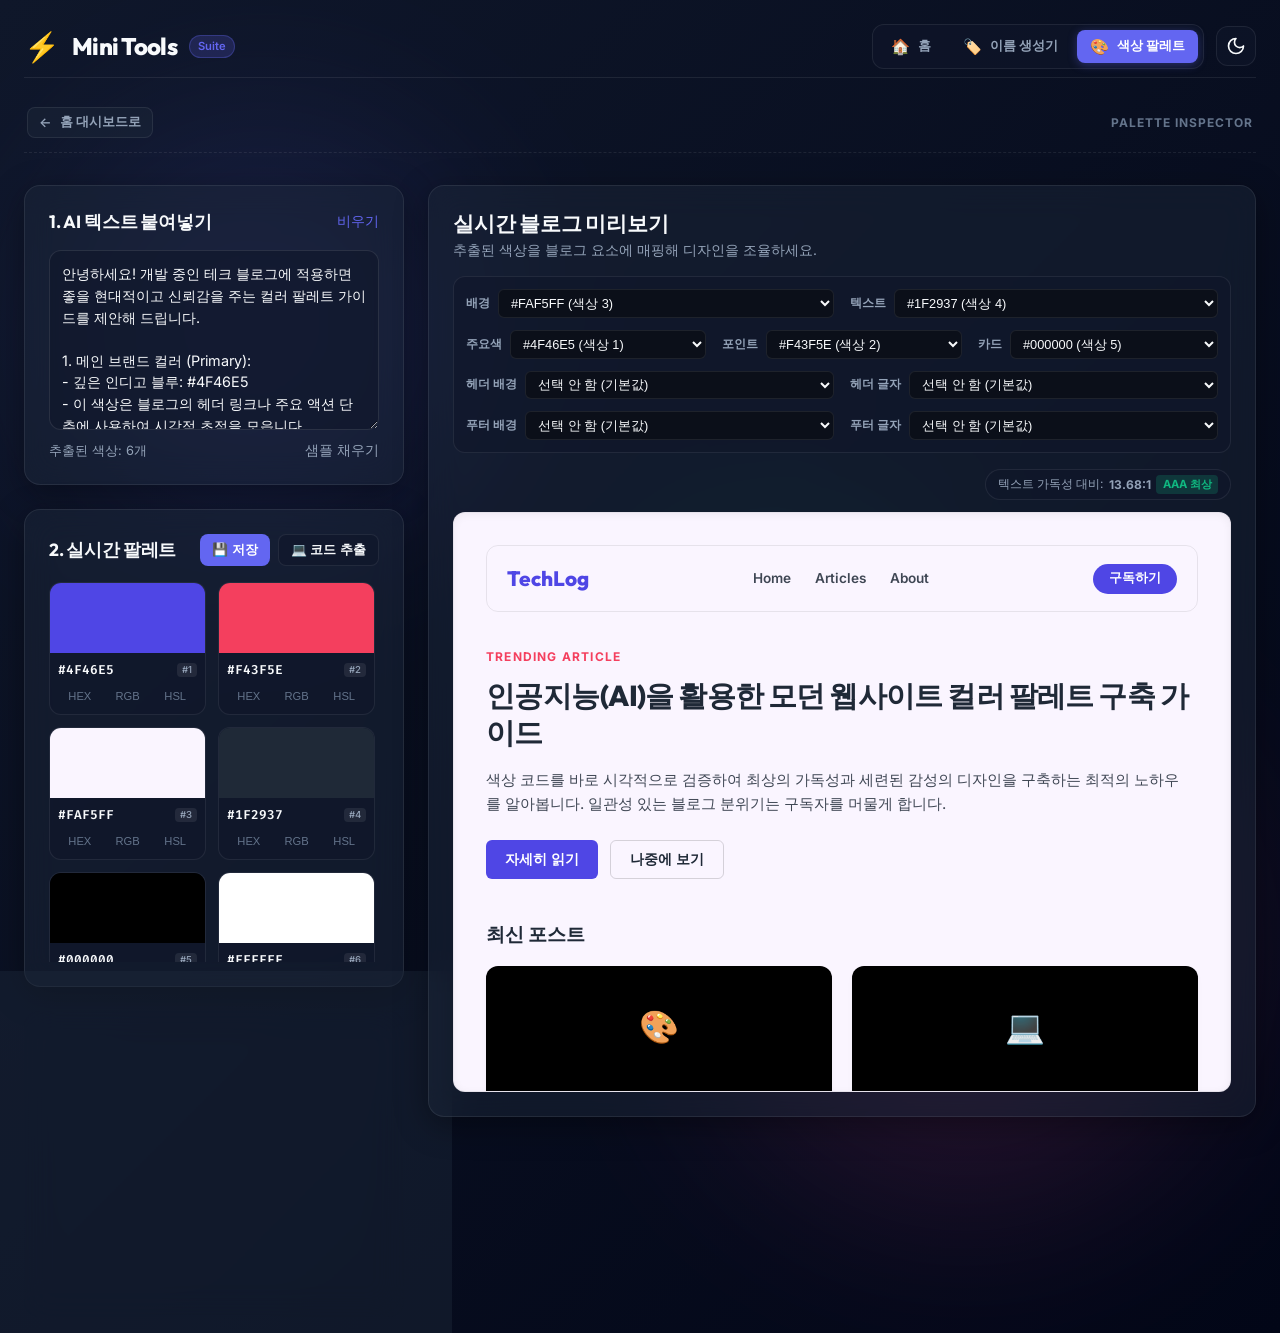
==== color-palette.html @ ef0d670f "refactor: modularize codebase by splitting app.js into dedicated tool-specific files and adding CSS " ====
<!DOCTYPE html>
<html lang="ko">

<head>
  <meta charset="UTF-8">
  <meta name="viewport" content="width=device-width, initial-scale=1.0">
  <title>색상 팔레트 (Palette Inspector) - Mini Tools</title>
  <meta name="description" content="AI가 추천해준 색상 코드를 텍스트 상태로 바로 붙여넣어 실시간으로 블로그 UI 디자인에 시각화해보고 관리하는 프리미엄 컬러 팔레트 툴입니다.">
  <!-- Google Fonts -->
  <link rel="preconnect" href="https://fonts.googleapis.com">
  <link rel="preconnect" href="https://fonts.gstatic.com" crossorigin>
  <link
    href="https://fonts.googleapis.com/css2?family=Inter:wght@300;400;500;600;700&family=Outfit:wght@400;600;700;800&family=Fira+Code:wght@400;500&display=swap"
    rel="stylesheet">
  <!-- Stylesheets -->
  <link rel="stylesheet" href="common.css">
  <link rel="stylesheet" href="color-palette.css">
</head>

<body class="dark-theme">
  <!-- 배경 애니메이션 효과용 데코레이션 블롭 -->
  <div class="blob blob-1"></div>
  <div class="blob blob-2"></div>
  <div class="blob blob-3"></div>

  <div class="app-layout">
    <!-- Header -->
    <header class="app-header">
      <a href="index.html" class="logo-area" id="logo-link" title="Mini Tools 홈으로 이동">
        <span class="logo-icon">⚡</span>
        <h1>Mini Tools</h1>
        <span class="badge">Suite</span>
      </a>
      <div class="header-actions">
        <nav class="main-nav" id="main-nav" aria-label="메인 네비게이션">
          <a href="index.html" class="nav-item" id="nav-home">
            <span class="nav-icon">🏠</span>
            <span class="nav-label">홈</span>
          </a>
          <a href="name-generator.html" class="nav-item" id="nav-name-generator">
            <span class="nav-icon">🏷️</span>
            <span class="nav-label">이름 생성기</span>
          </a>
          <a href="color-palette.html" class="nav-item active" id="nav-color-palette">
            <span class="nav-icon">🎨</span>
            <span class="nav-label">색상 팔레트</span>
          </a>
        </nav>
        <button id="theme-toggle-btn" class="icon-btn" title="테마 변경 (다크/라이트)" aria-label="테마 변경">
          <svg class="sun-icon" xmlns="http://www.w3.org/2000/svg" width="20" height="20" viewBox="0 0 24 24"
            fill="none" stroke="currentColor" stroke-width="2" stroke-linecap="round" stroke-linejoin="round">
            <circle cx="12" cy="12" r="4" />
            <path d="M12 2v2" />
            <path d="M12 20v2" />
            <path d="m4.93 4.93 1.41 1.41" />
            <path d="m17.66 17.66 1.41 1.41" />
            <path d="M2 12h2" />
            <path d="M20 12h2" />
            <path d="m6.34 17.66-1.41 1.41" />
            <path d="m19.07 4.93-1.41 1.41" />
          </svg>
          <svg class="moon-icon" xmlns="http://www.w3.org/2000/svg" width="20" height="20" viewBox="0 0 24 24"
            fill="none" stroke="currentColor" stroke-width="2" stroke-linecap="round" stroke-linejoin="round">
            <path d="M12 3a6 6 0 0 0 9 9 9 9 0 1 1-9-9Z" />
          </svg>
        </button>
      </div>
    </header>

    <!-- Sub Navigation Bar -->
    <div class="view-sub-bar">
      <a href="index.html" class="back-link">
        <span>←</span>
        <span>홈 대시보드로</span>
      </a>
      <span class="view-tag">Palette Inspector</span>
    </div>

    <!-- Main Palette Inspector Container -->
    <main class="app-main" id="palette-tool-panel">
      <!-- Left Sidebar: Inputs & Palettes -->
      <aside class="sidebar-area">
        <!-- 1. Text Import Panel -->
        <section class="glass-panel text-import-section">
          <div class="panel-header">
            <h2>1. AI 텍스트 붙여넣기</h2>
            <button id="clear-input-btn" class="text-btn">비우기</button>
          </div>
          <div class="panel-body">
            <textarea id="ai-text-input" placeholder="AI가 생성한 답변이나 컬러 스키마를 여기에 통째로 붙여넣으세요...

예:
메인 색상은 #4F46E5 로 정했습니다.
포인트 색상으로는 #F43F5E가 어울립니다.
배경은 rgb(250, 245, 255)로 깔고,
본문 텍스트는 #1F2937을 추천합니다.
카드는 #FFFFFF으로 해주세요."></textarea>
            <div class="input-info">
              <span id="detected-count">추출된 색상: 0개</span>
              <button id="load-sample-btn" class="text-btn secondary">샘플 채우기</button>
            </div>
          </div>
        </section>

        <!-- 2. Palette Display Panel -->
        <section class="glass-panel palette-section">
          <div class="panel-header">
            <h2>2. 실시간 팔레트</h2>
            <div class="btn-group">
              <button id="save-palette-btn" class="action-btn sm primary" disabled>
                <span>💾 저장</span>
              </button>
              <button id="export-code-btn" class="action-btn sm" disabled>
                <span>💻 코드 추출</span>
              </button>
            </div>
          </div>
          <div class="panel-body">
            <div id="no-colors-msg" class="placeholder-msg">
              <p>텍스트를 입력하면 자동으로 색상이 추출됩니다.</p>
            </div>
            <div id="palette-grid" class="palette-grid" style="display: none;"></div>
          </div>
        </section>

        <!-- 3. Saved Palettes Library -->
        <section class="glass-panel saved-library-section">
          <div class="panel-header">
            <h2>3. 내 저장소</h2>
          </div>
          <div class="panel-body">
            <div class="storage-info-box">
              <span class="info-icon">ℹ️</span>
              <p>데이터는 브라우저의 <strong>로컬 스토리지</strong>에 저장되므로, 브라우저 캐시 삭제 시 유실될 수 있습니다. 중요한 색상은 코드 추출로 보관하세요.</p>
            </div>
            <div id="no-saved-msg" class="placeholder-msg">
              <p>저장된 팔레트가 없습니다.</p>
            </div>
            <div id="saved-palettes-list" class="saved-palettes-list"></div>
          </div>
        </section>
      </aside>

      <!-- Right Content: Live Blog Preview & Control -->
      <section class="preview-area">
        <div class="glass-panel preview-wrapper-panel">
          <div class="panel-header preview-header">
            <div class="title-meta">
              <h2>실시간 블로그 미리보기</h2>
              <p>추출된 색상을 블로그 요소에 매핑해 디자인을 조율하세요.</p>
            </div>
            <!-- Mapping Controls -->
            <div class="mapping-toolbar">
              <div class="map-row">
                <div class="map-item">
                  <label for="map-bg">배경</label>
                  <select id="map-bg" class="map-select">
                    <option value="">기본값</option>
                  </select>
                </div>
                <div class="map-item">
                  <label for="map-text">텍스트</label>
                  <select id="map-text" class="map-select">
                    <option value="">기본값</option>
                  </select>
                </div>
              </div>
              <div class="map-row">
                <div class="map-item">
                  <label for="map-primary">주요색</label>
                  <select id="map-primary" class="map-select">
                    <option value="">기본값</option>
                  </select>
                </div>
                <div class="map-item">
                  <label for="map-accent">포인트</label>
                  <select id="map-accent" class="map-select">
                    <option value="">기본값</option>
                  </select>
                </div>
                <div class="map-item">
                  <label for="map-card">카드</label>
                  <select id="map-card" class="map-select">
                    <option value="">기본값</option>
                  </select>
                </div>
              </div>
              <div class="map-row">
                <div class="map-item">
                  <label for="map-nav-bg">헤더 배경</label>
                  <select id="map-nav-bg" class="map-select">
                    <option value="">기본값</option>
                  </select>
                </div>
                <div class="map-item">
                  <label for="map-nav-text">헤더 글자</label>
                  <select id="map-nav-text" class="map-select">
                    <option value="">기본값</option>
                  </select>
                </div>
              </div>
              <div class="map-row">
                <div class="map-item">
                  <label for="map-foot-bg">푸터 배경</label>
                  <select id="map-foot-bg" class="map-select">
                    <option value="">기본값</option>
                  </select>
                </div>
                <div class="map-item">
                  <label for="map-foot-text">푸터 글자</label>
                  <select id="map-foot-text" class="map-select">
                    <option value="">기본값</option>
                  </select>
                </div>
              </div>
            </div>
          </div>

          <div class="panel-body canvas-body">
            <!-- 가독성 가이드라인 스택 -->
            <div class="contrast-badge-bar">
              <span class="contrast-indicator" id="contrast-ratio-badge"
                title="배경색과 본문 텍스트 색상의 대비율입니다. WCAG 2.1 기준 4.5:1 이상(AA 등급)을 권장합니다.">
                텍스트 가독성 대비: <strong id="contrast-val">--</strong> <span id="contrast-status"></span>
              </span>
            </div>

            <!-- Blog Live Preview Container -->
            <div id="blog-preview-container" class="blog-preview-canvas">
              <!-- 블로그 헤더 -->
              <nav class="blog-nav">
                <div class="blog-logo">TechLog</div>
                <div class="blog-links">
                  <span>Home</span>
                  <span>Articles</span>
                  <span>About</span>
                </div>
                <button class="blog-btn-cta">구독하기</button>
              </nav>

              <!-- 블로그 히어로 섹션 -->
              <header class="blog-hero">
                <span class="hero-category">TRENDING ARTICLE</span>
                <h2 class="hero-title">인공지능(AI)을 활용한 모던 웹사이트 컬러 팔레트 구축 가이드</h2>
                <p class="hero-desc">색상 코드를 바로 시각적으로 검증하여 최상의 가독성과 세련된 감성의 디자인을 구축하는 최적의 노하우를 알아봅니다. 일관성 있는 블로그 분위기는 구독자를 머물게 합니다.</p>
                <div class="hero-actions">
                  <button class="blog-btn-primary">자세히 읽기</button>
                  <button class="blog-btn-secondary">나중에 보기</button>
                </div>
              </header>

              <!-- 포스트 카드 그리드 -->
              <section class="blog-posts-section">
                <h3>최신 포스트</h3>
                <div class="blog-posts-grid">
                  <div class="blog-card">
                    <div class="card-image-placeholder">🎨</div>
                    <div class="card-content">
                      <span class="card-tag">디자인</span>
                      <h4>색이 주는 감성과 사용자 경험</h4>
                      <p>우리가 모르는 사이 특정 색깔은 브랜드의 신뢰도를 결정합니다. 효과적인 배색 가이드.</p>
                      <div class="card-footer">2026.06.21 · 5 min read</div>
                    </div>
                  </div>
                  <div class="blog-card">
                    <div class="card-image-placeholder">💻</div>
                    <div class="card-content">
                      <span class="card-tag">개발</span>
                      <h4>2026년 프론트엔드 스타일 트렌드</h4>
                      <p>글래스모피즘과 유려한 인터랙티브 그래픽이 적용된 세련된 UI의 표준 양식을 다룹니다.</p>
                      <div class="card-footer">2026.06.20 · 8 min read</div>
                    </div>
                  </div>
                </div>
              </section>

              <!-- 블로그 뉴스레터 구독 섹션 -->
              <section class="blog-newsletter">
                <h4>최신 트렌드를 메일함으로 받아보세요</h4>
                <p>매주 엄선된 기술 및 디자인 아티클을 보내드립니다.</p>
                <div class="newsletter-form">
                  <input type="email" placeholder="이메일 주소를 입력하세요" class="blog-input" readonly>
                  <button class="blog-btn-primary">구독</button>
                </div>
              </section>

              <!-- 푸터 -->
              <footer class="blog-footer">
                <p>© 2026 TechLog. All rights reserved.</p>
              </footer>
            </div>
          </div>
        </div>
      </section>
    </main>
  </div>

  <!-- Export Code Modal -->
  <div id="export-modal" class="modal-overlay" style="display: none;">
    <div class="modal-content glass">
      <div class="modal-header">
        <h3>🎨 코드 내보내기 (Export)</h3>
        <button id="close-modal-btn" class="icon-btn">&times;</button>
      </div>
      <div class="modal-body">
        <div class="tabs">
          <button class="tab-btn active" data-tab="css-vars">CSS Variables</button>
          <button class="tab-btn" data-tab="tailwind">Tailwind Config</button>
          <button class="tab-btn" data-tab="json">JSON</button>
        </div>
        <div class="tab-panes">
          <div class="tab-pane active" id="pane-css-vars">
            <pre><code id="code-css-vars"></code></pre>
          </div>
          <div class="tab-pane" id="pane-tailwind">
            <pre><code id="code-tailwind"></code></pre>
          </div>
          <div class="tab-pane" id="pane-json">
            <pre><code id="code-json"></code></pre>
          </div>
        </div>
      </div>
      <div class="modal-footer">
        <button id="copy-code-btn" class="action-btn primary">코드 복사</button>
      </div>
    </div>
  </div>

  <!-- Toast Notification Container -->
  <div id="toast-container" class="toast-container"></div>

  <!-- Scripts -->
  <script src="common.js"></script>
  <script src="color-palette.js"></script>
</body>

</html>
---- common.css ----
/* Base Styles & CSS Variables */
:root {
  /* Dark Mode Variables (Default) */
  --bg-color: #0b0f19;
  --bg-gradient-1: #0f172a;
  --bg-gradient-2: #020617;
  --panel-bg: rgba(30, 41, 59, 0.45);
  --panel-border: rgba(255, 255, 255, 0.08);
  --text-primary: #f8fafc;
  --text-secondary: #94a3b8;
  --text-muted: #64748b;
  --accent-color: #6366f1;
  --accent-hover: #4f46e5;
  --success-color: #10b981;
  --card-bg-internal: rgba(15, 23, 42, 0.6);
  --input-bg: rgba(15, 23, 42, 0.6);
  --input-border: rgba(255, 255, 255, 0.1);
  --shadow: 0 8px 32px 0 rgba(0, 0, 0, 0.37);
  --radius-lg: 16px;
  --radius-md: 12px;
  --radius-sm: 8px;
  --font-sans: 'Inter', -apple-system, BlinkMacSystemFont, "Segoe UI", Roboto, sans-serif;
  --font-title: 'Outfit', var(--font-sans);
  --font-mono: 'Fira Code', monospace;
}

.light-theme {
  /* Light Mode Variables */
  --bg-color: #f8fafc;
  --bg-gradient-1: #f1f5f9;
  --bg-gradient-2: #e2e8f0;
  --panel-bg: rgba(255, 255, 255, 0.7);
  --panel-border: rgba(0, 0, 0, 0.06);
  --text-primary: #0f172a;
  --text-secondary: #475569;
  --text-muted: #94a3b8;
  --accent-color: #4f46e5;
  --accent-hover: #4338ca;
  --success-color: #059669;
  --card-bg-internal: rgba(255, 255, 255, 0.8);
  --input-bg: rgba(255, 255, 255, 0.9);
  --input-border: rgba(0, 0, 0, 0.08);
  --shadow: 0 8px 32px 0 rgba(31, 38, 135, 0.05);
}

/* Reset */
* {
  margin: 0;
  padding: 0;
  box-sizing: border-box;
}

body {
  font-family: var(--font-sans);
  background-color: var(--bg-color);
  background-image: linear-gradient(135deg, var(--bg-gradient-1) 0%, var(--bg-gradient-2) 100%);
  color: var(--text-primary);
  min-height: 100vh;
  overflow-x: hidden;
  position: relative;
  transition: background-color 0.3s ease, color 0.3s ease;
}

/* Decorative Background Blobs */
.blob {
  position: absolute;
  border-radius: 50%;
  filter: blur(100px);
  opacity: 0.15;
  z-index: -1;
  pointer-events: none;
  animation: float 20s infinite alternate;
}

.blob-1 {
  top: 10%;
  left: 5%;
  width: 400px;
  height: 400px;
  background-color: #6366f1;
}

.blob-2 {
  bottom: 10%;
  right: 5%;
  width: 500px;
  height: 500px;
  background-color: #ec4899;
  animation-delay: -5s;
}

.blob-3 {
  top: 40%;
  left: 50%;
  width: 300px;
  height: 300px;
  background-color: #10b981;
  animation-delay: -10s;
}

@keyframes float {
  0% { transform: translate(0, 0) scale(1); }
  50% { transform: translate(50px, -50px) scale(1.1); }
  100% { transform: translate(-30px, 30px) scale(0.9); }
}

/* Glassmorphism Panel style */
.glass-panel {
  background: var(--panel-bg);
  backdrop-filter: blur(16px);
  -webkit-backdrop-filter: blur(16px);
  border: 1px solid var(--panel-border);
  border-radius: var(--radius-lg);
  box-shadow: var(--shadow);
  padding: 1.5rem;
  transition: border-color 0.3s ease, background-color 0.3s ease, box-shadow 0.3s ease;
}

/* App Layout */
.app-layout {
  display: flex;
  flex-direction: column;
  min-height: 100vh;
  max-width: 1600px;
  margin: 0 auto;
  padding: 1rem 1.5rem;
  gap: 1.5rem;
}

/* Header Styles */
.app-header {
  display: flex;
  justify-content: space-between;
  align-items: center;
  padding: 0.5rem 0;
  border-bottom: 1px solid var(--panel-border);
}

.logo-area {
  display: flex;
  align-items: center;
  gap: 0.75rem;
  text-decoration: none;
  color: inherit;
  transition: opacity 0.2s ease, transform 0.2s ease;
}

.logo-area:hover {
  opacity: 0.9;
  transform: translateY(-1px);
}

.logo-icon {
  font-size: 1.8rem;
  display: flex;
  align-items: center;
  justify-content: center;
}

.logo-area h1 {
  font-family: var(--font-title);
  font-size: 1.5rem;
  font-weight: 800;
  letter-spacing: -0.03em;
  color: var(--text-primary);
}

.badge {
  font-size: 0.7rem;
  font-weight: 600;
  background: rgba(99, 102, 241, 0.2);
  color: var(--accent-color);
  padding: 0.2rem 0.5rem;
  border-radius: 9999px;
  border: 1px solid rgba(99, 102, 241, 0.3);
}

/* Main Navigation Bar */
.main-nav {
  display: flex;
  align-items: center;
  gap: 0.35rem;
  background: var(--input-bg);
  padding: 0.3rem;
  border-radius: var(--radius-md);
  border: 1px solid var(--panel-border);
}

.nav-item {
  display: inline-flex;
  align-items: center;
  gap: 0.45rem;
  padding: 0.45rem 0.85rem;
  border-radius: var(--radius-sm);
  text-decoration: none;
  color: var(--text-secondary);
  font-size: 0.84rem;
  font-weight: 600;
  transition: all 0.2s cubic-bezier(0.16, 1, 0.3, 1);
  white-space: nowrap;
}

.nav-item:hover {
  color: var(--text-primary);
  background: rgba(255, 255, 255, 0.06);
}

.light-theme .nav-item:hover {
  background: rgba(0, 0, 0, 0.05);
}

.nav-item.active {
  color: #ffffff;
  background: var(--accent-color);
  box-shadow: 0 2px 10px rgba(99, 102, 241, 0.35);
}

.nav-icon {
  font-size: 0.95rem;
}

.header-actions {
  display: flex;
  align-items: center;
  gap: 0.75rem;
}

/* Buttons */
.icon-btn {
  background: var(--card-bg-internal);
  border: 1px solid var(--panel-border);
  color: var(--text-primary);
  width: 40px;
  height: 40px;
  border-radius: var(--radius-md);
  display: flex;
  align-items: center;
  justify-content: center;
  cursor: pointer;
  transition: all 0.2s ease;
}

.icon-btn:hover {
  transform: translateY(-2px);
  border-color: var(--accent-color);
  box-shadow: 0 4px 12px rgba(99, 102, 241, 0.15);
}

.sun-icon {
  display: none;
}

.light-theme .sun-icon {
  display: block;
}

.light-theme .moon-icon {
  display: none;
}

.text-btn {
  background: none;
  border: none;
  color: var(--accent-color);
  font-size: 0.85rem;
  font-weight: 500;
  cursor: pointer;
  transition: opacity 0.2s;
}

.text-btn:hover {
  opacity: 0.8;
  text-decoration: underline;
}

.text-btn.secondary {
  color: var(--text-secondary);
}

.btn-group {
  display: flex;
  gap: 0.5rem;
}

.action-btn {
  display: inline-flex;
  align-items: center;
  gap: 0.5rem;
  padding: 0.6rem 1rem;
  border-radius: var(--radius-sm);
  font-weight: 600;
  font-size: 0.85rem;
  cursor: pointer;
  transition: all 0.2s ease;
  border: 1px solid var(--panel-border);
  background: var(--card-bg-internal);
  color: var(--text-primary);
}

.action-btn:hover:not(:disabled) {
  transform: translateY(-1px);
  border-color: var(--accent-color);
}

.action-btn.primary {
  background: var(--accent-color);
  color: white;
  border: none;
}

.action-btn.primary:hover:not(:disabled) {
  background: var(--accent-hover);
  box-shadow: 0 4px 12px rgba(99, 102, 241, 0.3);
}

.action-btn:disabled {
  opacity: 0.4;
  cursor: not-allowed;
  transform: none !important;
  box-shadow: none !important;
}

.action-btn.sm {
  padding: 0.4rem 0.75rem;
  font-size: 0.8rem;
}

/* Sub Navigation Bar inside Tool Pages */
.view-sub-bar {
  display: flex;
  justify-content: space-between;
  align-items: center;
  padding: 0.3rem 0.2rem 0.9rem;
  margin-bottom: 0.5rem;
  border-bottom: 1px dashed var(--panel-border);
}

.back-link {
  display: inline-flex;
  align-items: center;
  gap: 0.45rem;
  text-decoration: none;
  color: var(--text-secondary);
  font-size: 0.82rem;
  font-weight: 600;
  padding: 0.35rem 0.7rem;
  border-radius: var(--radius-sm);
  background: var(--panel-bg);
  border: 1px solid var(--panel-border);
  transition: all 0.2s ease;
}

.back-link:hover {
  color: var(--accent-color);
  border-color: var(--accent-color);
  transform: translateX(-2px);
}

.view-tag {
  font-size: 0.75rem;
  font-weight: 700;
  letter-spacing: 0.08em;
  text-transform: uppercase;
  color: var(--text-muted);
}

/* Toast Notifications */
.toast-container {
  position: fixed;
  bottom: 2rem;
  right: 2rem;
  display: flex;
  flex-direction: column;
  gap: 0.75rem;
  z-index: 9999;
}

.toast {
  background: #0f172a;
  color: white;
  border-left: 4px solid var(--accent-color);
  box-shadow: 0 10px 15px -3px rgba(0, 0, 0, 0.3);
  padding: 0.75rem 1.25rem;
  border-radius: 6px;
  font-size: 0.85rem;
  font-weight: 500;
  display: flex;
  align-items: center;
  gap: 0.5rem;
  animation: toastSlideIn 0.3s cubic-bezier(0.16, 1, 0.3, 1), toastFadeOut 0.3s 2.7s forwards;
}

.toast.success {
  border-left-color: var(--success-color);
}

@keyframes toastSlideIn {
  from {
    transform: translateY(20px);
    opacity: 0;
  }
  to {
    transform: translateY(0);
    opacity: 1;
  }
}

@keyframes toastFadeOut {
  from { opacity: 1; }
  to { opacity: 0; }
}

/* Responsive Header */
@media (max-width: 820px) {
  .app-header {
    flex-wrap: wrap;
    gap: 0.75rem;
    padding-bottom: 0.75rem;
  }

  .header-actions {
    width: 100%;
    justify-content: space-between;
  }

  .main-nav {
    flex: 1;
    overflow-x: auto;
    scrollbar-width: none;
  }

  .main-nav::-webkit-scrollbar {
    display: none;
  }

  .nav-item {
    padding: 0.4rem 0.65rem;
    font-size: 0.78rem;
  }

  .app-layout {
    padding: 0.75rem 1rem;
    gap: 1rem;
  }
}
---- color-palette.css ----
/* App Main Container Layout */
.app-main {
  display: grid;
  grid-template-columns: 380px 1fr;
  gap: 1.5rem;
  align-items: start;
}

@media (max-width: 1024px) {
  .app-main {
    grid-template-columns: 1fr;
  }
}

/* Sidebar Sections */
.sidebar-area {
  display: flex;
  flex-direction: column;
  gap: 1.5rem;
}

.panel-header {
  display: flex;
  justify-content: space-between;
  align-items: center;
  margin-bottom: 1rem;
}

.panel-header h2 {
  font-family: var(--font-title);
  font-size: 1.1rem;
  font-weight: 700;
  letter-spacing: -0.01em;
}

/* Section: Text Import */
#ai-text-input {
  width: 100%;
  height: 180px;
  background: var(--input-bg);
  border: 1px solid var(--input-border);
  border-radius: var(--radius-md);
  color: var(--text-primary);
  padding: 0.75rem;
  font-family: var(--font-sans);
  font-size: 0.9rem;
  line-height: 1.5;
  resize: vertical;
  outline: none;
  transition: border-color 0.2s;
}

#ai-text-input:focus {
  border-color: var(--accent-color);
  box-shadow: 0 0 0 2px rgba(99, 102, 241, 0.15);
}

.input-info {
  display: flex;
  justify-content: space-between;
  align-items: center;
  margin-top: 0.5rem;
  font-size: 0.8rem;
  color: var(--text-secondary);
}

/* Placeholder State */
.placeholder-msg {
  display: flex;
  align-items: center;
  justify-content: center;
  height: 120px;
  color: var(--text-muted);
  font-size: 0.85rem;
  text-align: center;
  border: 2px dashed var(--panel-border);
  border-radius: var(--radius-md);
  padding: 1rem;
}

/* Section: Live Palette */
.palette-grid {
  display: grid;
  grid-template-columns: repeat(auto-fill, minmax(140px, 1fr));
  gap: 0.75rem;
  max-height: 380px;
  overflow-y: auto;
  padding-right: 4px;
}

/* Custom Scrollbar */
::-webkit-scrollbar {
  width: 6px;
  height: 6px;
}

::-webkit-scrollbar-track {
  background: transparent;
}

::-webkit-scrollbar-thumb {
  background: var(--panel-border);
  border-radius: 9999px;
}

::-webkit-scrollbar-thumb:hover {
  background: var(--text-muted);
}

/* Color Card design */
.color-card {
  background: var(--card-bg-internal);
  border: 1px solid var(--panel-border);
  border-radius: var(--radius-md);
  overflow: hidden;
  display: flex;
  flex-direction: column;
  transition: all 0.2s cubic-bezier(0.4, 0, 0.2, 1);
  position: relative;
}

.color-card:hover {
  transform: translateY(-4px);
  box-shadow: 0 8px 16px rgba(0, 0, 0, 0.25);
  border-color: rgba(99, 102, 241, 0.3);
}

.color-swatch {
  height: 70px;
  width: 100%;
  cursor: pointer;
  position: relative;
  display: flex;
  align-items: center;
  justify-content: center;
  font-weight: 700;
  text-shadow: 0 1px 4px rgba(0, 0, 0, 0.3);
}

.color-swatch::after {
  content: "클릭하여 복사";
  font-size: 0.65rem;
  color: white;
  background: rgba(0, 0, 0, 0.7);
  padding: 0.2rem 0.4rem;
  border-radius: 4px;
  opacity: 0;
  transform: scale(0.9);
  transition: all 0.2s ease;
  pointer-events: none;
}

.color-swatch:hover::after {
  opacity: 1;
  transform: scale(1);
}

.color-info {
  padding: 0.5rem;
  display: flex;
  flex-direction: column;
  gap: 0.25rem;
}

.color-code-row {
  display: flex;
  justify-content: space-between;
  align-items: center;
}

.color-hex {
  font-family: var(--font-mono);
  font-size: 0.8rem;
  font-weight: 600;
}

.color-type-badge {
  font-size: 0.6rem;
  background: var(--panel-border);
  padding: 0.1rem 0.3rem;
  border-radius: 4px;
  color: var(--text-secondary);
  font-weight: 500;
}

.color-controls {
  display: flex;
  gap: 0.25rem;
  margin-top: 0.25rem;
}

.color-card-btn {
  background: transparent;
  border: none;
  cursor: pointer;
  padding: 0.25rem;
  border-radius: 4px;
  color: var(--text-muted);
  flex: 1;
  display: inline-flex;
  justify-content: center;
  align-items: center;
  transition: background-color 0.2s, color 0.2s;
  font-size: 0.7rem;
}

.color-card-btn:hover {
  background: var(--panel-border);
  color: var(--text-primary);
}

.storage-info-box {
  display: flex;
  gap: 0.6rem;
  background: rgba(99, 102, 241, 0.08);
  border: 1px solid rgba(99, 102, 241, 0.15);
  border-radius: var(--radius-md);
  padding: 0.75rem 1rem;
  margin-bottom: 1rem;
  font-size: 0.78rem;
  line-height: 1.45;
  color: var(--text-secondary);
}

.light-theme .storage-info-box {
  background: rgba(79, 70, 229, 0.05);
  border-color: rgba(79, 70, 229, 0.12);
}

.storage-info-box .info-icon {
  font-size: 0.95rem;
  color: var(--accent-color);
  margin-top: 1px;
}

/* Saved Library Section */
.saved-palettes-list {
  display: flex;
  flex-direction: column;
  gap: 0.75rem;
  max-height: 250px;
  overflow-y: auto;
}

.saved-palette-item {
  background: var(--card-bg-internal);
  border: 1px solid var(--panel-border);
  border-radius: var(--radius-md);
  padding: 0.75rem;
  display: flex;
  justify-content: space-between;
  align-items: center;
  transition: all 0.2s;
}

.saved-palette-item:hover {
  border-color: rgba(99, 102, 241, 0.2);
}

.saved-meta {
  display: flex;
  flex-direction: column;
  gap: 0.25rem;
  flex: 1;
  min-width: 0;
}

.saved-name {
  font-size: 0.85rem;
  font-weight: 600;
  white-space: nowrap;
  overflow: hidden;
  text-overflow: ellipsis;
}

.saved-date {
  font-size: 0.7rem;
  color: var(--text-muted);
}

.saved-preview-colors {
  display: flex;
  height: 20px;
  border-radius: 4px;
  overflow: hidden;
  width: 80px;
  margin-right: 0.75rem;
  border: 1px solid rgba(0, 0, 0, 0.1);
}

.saved-swatch-dot {
  flex: 1;
  height: 100%;
}

.saved-actions {
  display: flex;
  gap: 0.25rem;
}

/* Section: Preview Area */
.preview-area {
  display: flex;
  flex-direction: column;
  height: 100%;
}

.preview-wrapper-panel {
  display: flex;
  flex-direction: column;
  min-height: calc(100vh - 120px);
}

.preview-header {
  flex-direction: column;
  align-items: flex-start;
  gap: 1rem;
}

.title-meta h2 {
  font-family: var(--font-title);
  font-size: 1.3rem;
  font-weight: 800;
}

.title-meta p {
  font-size: 0.85rem;
  color: var(--text-secondary);
  margin-top: 0.25rem;
}

/* Mapping Toolbar */
.mapping-toolbar {
  display: flex;
  flex-direction: column;
  gap: 0.75rem;
  width: 100%;
  background: var(--input-bg);
  padding: 0.75rem;
  border-radius: var(--radius-md);
  border: 1px solid var(--panel-border);
}

.map-row {
  display: flex;
  gap: 1rem;
  width: 100%;
}

.map-item {
  display: flex;
  align-items: center;
  gap: 0.5rem;
  flex: 1;
  min-width: 0;
}

.map-item label {
  font-size: 0.75rem;
  font-weight: 600;
  color: var(--text-secondary);
  white-space: nowrap;
}

.map-select {
  flex: 1;
  background: var(--bg-color);
  border: 1px solid var(--panel-border);
  color: var(--text-primary);
  border-radius: 6px;
  padding: 0.3rem 0.5rem;
  font-size: 0.8rem;
  outline: none;
  cursor: pointer;
  transition: all 0.2s;
  min-width: 0;
}

.map-select:focus {
  border-color: var(--accent-color);
}

@media (max-width: 600px) {
  .map-row {
    flex-direction: column;
    gap: 0.5rem;
  }
}

/* Live Preview Canvas */
.canvas-body {
  flex: 1;
  display: flex;
  flex-direction: column;
  position: relative;
  padding-top: 0;
}

.contrast-badge-bar {
  margin-bottom: 0.75rem;
  display: flex;
  justify-content: flex-end;
}

.contrast-indicator {
  font-size: 0.75rem;
  background: var(--input-bg);
  border: 1px solid var(--panel-border);
  padding: 0.35rem 0.75rem;
  border-radius: 9999px;
  display: inline-flex;
  align-items: center;
  gap: 0.35rem;
  color: var(--text-secondary);
}

.contrast-status-badge {
  font-size: 0.7rem;
  font-weight: 700;
  padding: 0.1rem 0.4rem;
  border-radius: 4px;
  text-transform: uppercase;
}

.contrast-pass {
  background: rgba(16, 185, 129, 0.2);
  color: var(--success-color);
}

.contrast-fail {
  background: rgba(239, 68, 68, 0.2);
  color: #ef4444;
}

/* 가상의 블로그 캔버스 프레임 */
.blog-preview-canvas {
  /* 기본 컬러 스타일 (CSS 상속용 변수) */
  --preview-bg: #FAF5FF;
  --preview-text: #1F2937;
  --preview-primary: #4F46E5;
  --preview-accent: #F43F5E;
  --preview-card-bg: #FFFFFF;
  --preview-nav-bg: transparent;
  --preview-nav-text: inherit;
  --preview-foot-bg: transparent;
  --preview-foot-text: inherit;

  flex: 1;
  background-color: var(--preview-bg);
  color: var(--preview-text);
  border-radius: var(--radius-md);
  padding: 2rem;
  overflow-y: auto;
  border: 1px solid rgba(0, 0, 0, 0.08);
  box-shadow: inset 0 2px 8px rgba(0, 0, 0, 0.05);
  font-size: 0.95rem;
  line-height: 1.6;
  max-height: 580px;
  transition: background-color 0.3s ease, color 0.3s ease;
}

/* Canvas 내부 블로그 컴포넌트 세부 디자인 */
.blog-nav {
  display: flex;
  justify-content: space-between;
  align-items: center;
  padding: 1rem 1.25rem;
  background-color: var(--preview-nav-bg);
  color: var(--preview-nav-text);
  border: 1px solid rgba(0, 0, 0, 0.08);
  border-radius: var(--radius-md);
  margin-bottom: 2rem;
  transition: background-color 0.3s ease, color 0.3s ease;
}

.blog-logo {
  font-family: var(--font-title);
  font-size: 1.3rem;
  font-weight: 800;
  color: var(--preview-nav-text, var(--preview-primary));
  transition: color 0.3s ease;
}

.blog-links {
  display: flex;
  gap: 1.5rem;
  font-size: 0.85rem;
  font-weight: 600;
  color: var(--preview-nav-text, inherit);
  opacity: 0.85;
  transition: color 0.3s ease;
}

.blog-links span {
  cursor: pointer;
  transition: color 0.2s;
}

.blog-links span:hover {
  color: var(--preview-primary);
}

.blog-btn-cta {
  background: var(--preview-primary);
  color: #ffffff;
  border: none;
  padding: 0.4rem 1rem;
  border-radius: 9999px;
  font-size: 0.8rem;
  font-weight: 600;
  cursor: pointer;
  transition: filter 0.2s;
}

.blog-btn-cta:hover {
  filter: brightness(1.1);
}

/* 블로그 히어로 */
.blog-hero {
  margin-bottom: 2.5rem;
}

.hero-category {
  font-size: 0.75rem;
  font-weight: 700;
  color: var(--preview-accent);
  letter-spacing: 0.1em;
}

.hero-title {
  font-family: var(--font-title);
  font-size: 1.8rem;
  font-weight: 800;
  margin-top: 0.5rem;
  margin-bottom: 1rem;
  line-height: 1.3;
  letter-spacing: -0.02em;
}

.hero-desc {
  font-size: 0.95rem;
  opacity: 0.85;
  margin-bottom: 1.5rem;
  max-width: 700px;
}

.hero-actions {
  display: flex;
  gap: 0.75rem;
}

.blog-btn-primary {
  background: var(--preview-primary);
  color: #ffffff;
  border: none;
  padding: 0.6rem 1.2rem;
  border-radius: 6px;
  font-weight: 600;
  font-size: 0.85rem;
  cursor: pointer;
}

.blog-btn-secondary {
  background: transparent;
  color: var(--preview-text);
  border: 1px solid rgba(0, 0, 0, 0.15);
  padding: 0.6rem 1.2rem;
  border-radius: 6px;
  font-weight: 600;
  font-size: 0.85rem;
  cursor: pointer;
  transition: background-color 0.2s;
}

.blog-btn-secondary:hover {
  background: rgba(0, 0, 0, 0.03);
}

/* 최신 포스트 그리드 */
.blog-posts-section {
  margin-bottom: 3rem;
}

.blog-posts-section h3 {
  font-family: var(--font-title);
  font-size: 1.2rem;
  font-weight: 700;
  margin-bottom: 1rem;
}

.blog-posts-grid {
  display: grid;
  grid-template-columns: repeat(auto-fit, minmax(280px, 1fr));
  gap: 1.25rem;
}

.blog-card {
  background-color: var(--preview-card-bg);
  border: 1px solid rgba(0, 0, 0, 0.06);
  border-radius: var(--radius-md);
  overflow: hidden;
  box-shadow: 0 4px 6px -1px rgba(0, 0, 0, 0.05);
  transition: transform 0.2s;
}

.blog-card:hover {
  transform: translateY(-2px);
}

.card-image-placeholder {
  height: 120px;
  background-image: linear-gradient(135deg, rgba(0, 0, 0, 0.02) 0%, rgba(0, 0, 0, 0.06) 100%);
  display: flex;
  align-items: center;
  justify-content: center;
  font-size: 2rem;
}

.card-content {
  padding: 1.25rem;
}

.card-tag {
  font-size: 0.7rem;
  font-weight: 700;
  color: var(--preview-accent);
  text-transform: uppercase;
}

.card-content h4 {
  font-family: var(--font-title);
  font-size: 1.05rem;
  font-weight: 700;
  margin-top: 0.25rem;
  margin-bottom: 0.5rem;
}

.card-content p {
  font-size: 0.85rem;
  opacity: 0.8;
  display: -webkit-box;
  -webkit-line-clamp: 2;
  line-clamp: 2;
  -webkit-box-orient: vertical;
  overflow: hidden;
}

.card-footer {
  margin-top: 1rem;
  font-size: 0.75rem;
  opacity: 0.6;
}

/* 뉴스레터 */
.blog-newsletter {
  background-color: var(--preview-card-bg);
  border: 1px solid rgba(0, 0, 0, 0.06);
  border-radius: var(--radius-md);
  padding: 2rem;
  text-align: center;
  box-shadow: 0 4px 6px -1px rgba(0, 0, 0, 0.05);
  margin-bottom: 2rem;
}

.blog-newsletter h4 {
  font-family: var(--font-title);
  font-size: 1.15rem;
  font-weight: 700;
  margin-bottom: 0.25rem;
}

.blog-newsletter p {
  font-size: 0.85rem;
  opacity: 0.75;
  margin-bottom: 1.25rem;
}

.newsletter-form {
  display: flex;
  gap: 0.5rem;
  max-width: 400px;
  margin: 0 auto;
}

.blog-input {
  flex: 1;
  padding: 0.5rem 0.75rem;
  border-radius: 6px;
  border: 1px solid rgba(0, 0, 0, 0.15);
  font-size: 0.85rem;
  outline: none;
  background: var(--preview-bg);
  color: var(--preview-text);
}

/* 푸터 */
.blog-footer {
  text-align: center;
  padding: 1.25rem;
  background-color: var(--preview-foot-bg);
  color: var(--preview-foot-text);
  border: 1px solid rgba(0, 0, 0, 0.06);
  border-radius: var(--radius-md);
  margin-top: 2rem;
  font-size: 0.75rem;
  opacity: 0.8;
  transition: background-color 0.3s ease, color 0.3s ease;
}

/* Modal Window styles */
.modal-overlay {
  position: fixed;
  top: 0;
  left: 0;
  right: 0;
  bottom: 0;
  background: rgba(2, 6, 23, 0.75);
  backdrop-filter: blur(8px);
  display: flex;
  align-items: center;
  justify-content: center;
  z-index: 1000;
  padding: 1rem;
}

.modal-content {
  width: 100%;
  max-width: 560px;
  background: var(--panel-bg);
  border: 1px solid var(--panel-border);
  border-radius: var(--radius-lg);
  display: flex;
  flex-direction: column;
  overflow: hidden;
  box-shadow: 0 20px 25px -5px rgba(0, 0, 0, 0.3);
  animation: modalShow 0.25s cubic-bezier(0.16, 1, 0.3, 1);
}

@keyframes modalShow {
  from {
    opacity: 0;
    transform: scale(0.95);
  }
  to {
    opacity: 1;
    transform: scale(1);
  }
}

.modal-header {
  padding: 1.25rem 1.5rem;
  display: flex;
  justify-content: space-between;
  align-items: center;
  border-bottom: 1px solid var(--panel-border);
}

.modal-header h3 {
  font-family: var(--font-title);
  font-size: 1.15rem;
  font-weight: 700;
}

.modal-body {
  padding: 1.5rem;
  display: flex;
  flex-direction: column;
  gap: 1rem;
}

/* Tab menu */
.tabs {
  display: flex;
  gap: 0.5rem;
  border-bottom: 1px solid var(--panel-border);
  padding-bottom: 0.5rem;
}

.tab-btn {
  background: transparent;
  border: none;
  color: var(--text-secondary);
  font-weight: 600;
  font-size: 0.85rem;
  padding: 0.5rem 0.75rem;
  cursor: pointer;
  border-radius: 6px;
  transition: all 0.2s;
}

.tab-btn:hover {
  color: var(--text-primary);
  background: var(--panel-border);
}

.tab-btn.active {
  color: white;
  background: var(--accent-color);
}

.tab-pane {
  display: none;
}

.tab-pane.active {
  display: block;
}

.tab-pane pre {
  background: rgba(15, 23, 42, 0.85);
  border: 1px solid var(--panel-border);
  padding: 1rem;
  border-radius: var(--radius-md);
  max-height: 250px;
  overflow-y: auto;
}

.tab-pane code {
  font-family: var(--font-mono);
  font-size: 0.8rem;
  color: #38bdf8;
  white-space: pre-wrap;
  word-break: break-all;
}

.modal-footer {
  padding: 1rem 1.5rem;
  background: rgba(15, 23, 42, 0.2);
  border-top: 1px solid var(--panel-border);
  display: flex;
  justify-content: flex-end;
}
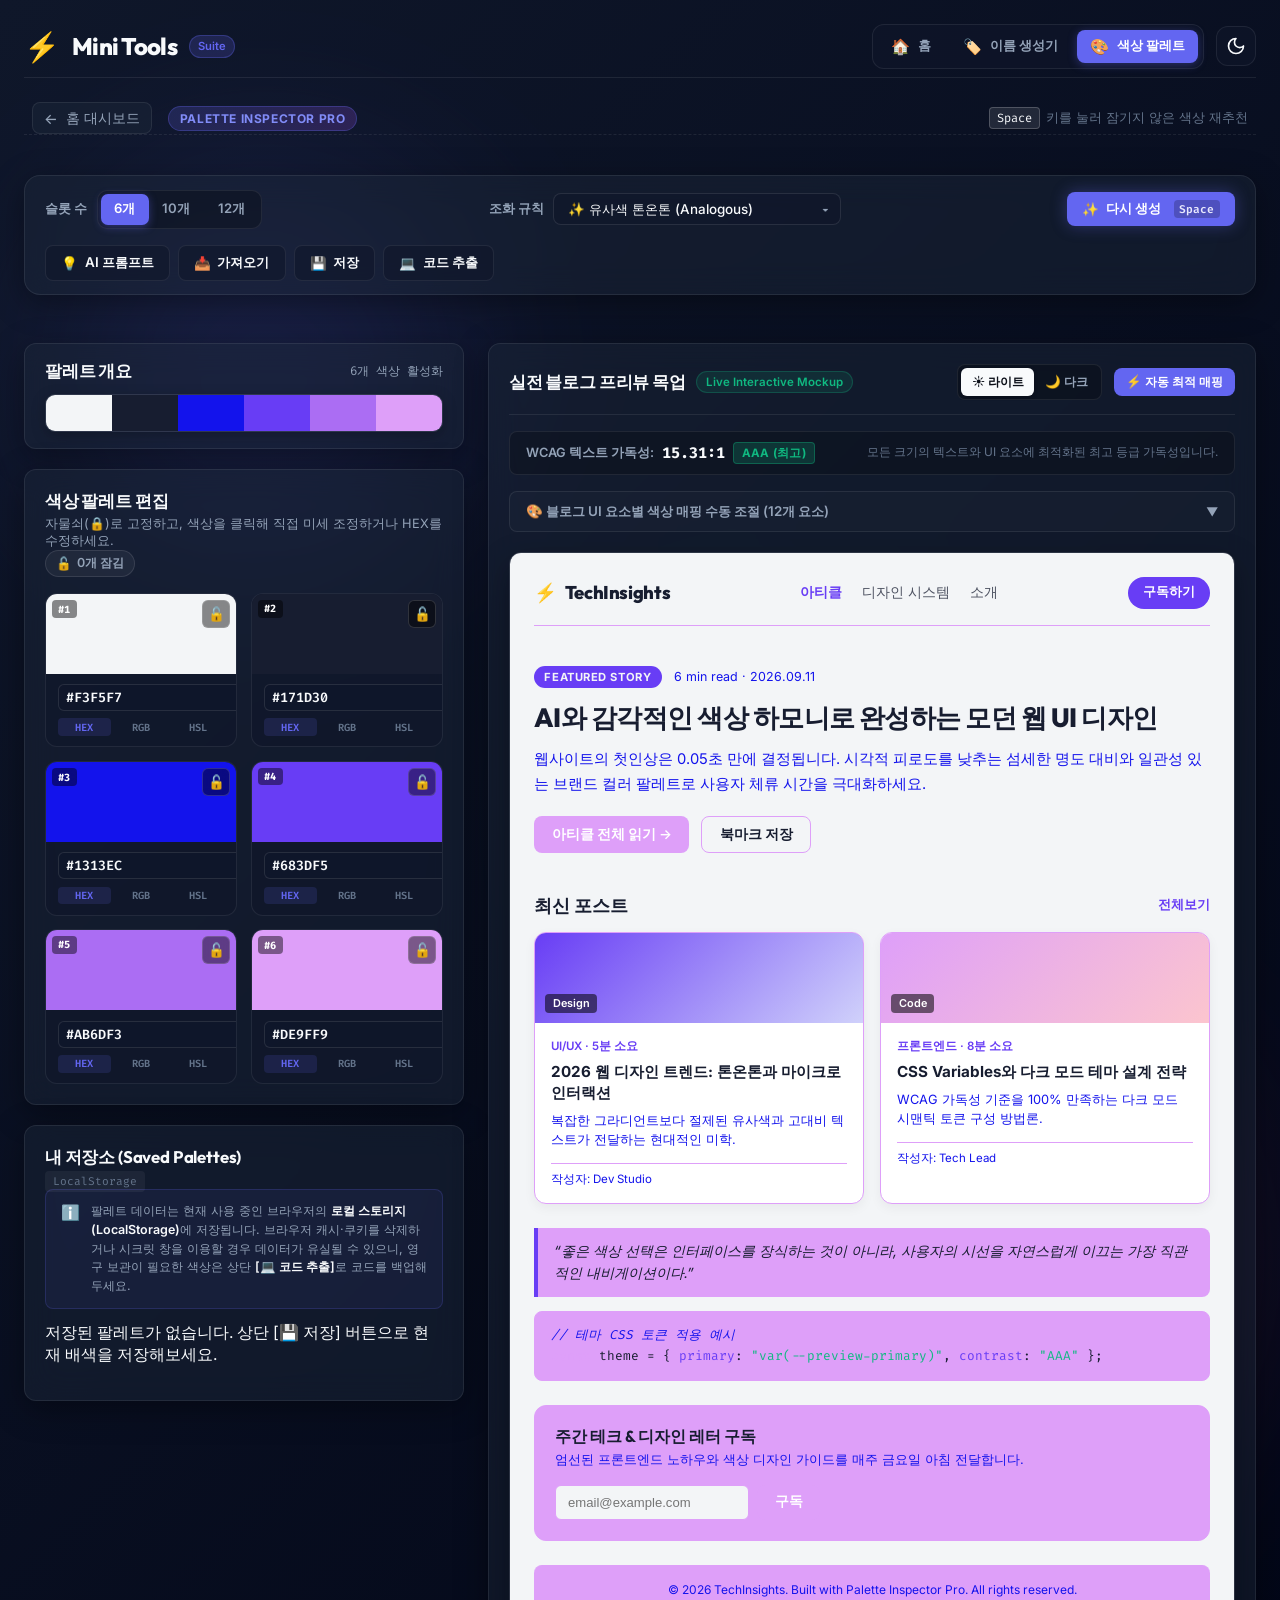
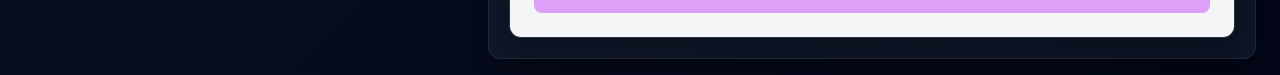
==== commit 63ad7583: "refactor: rename to Palette Inspector Pro and expand module functionality with significant codebase " ====
--- a/color-palette.html
+++ b/color-palette.html
@@ -5,12 +5,12 @@
   <meta charset="UTF-8">
   <meta name="viewport" content="width=device-width, initial-scale=1.0">
   <title>색상 팔레트 (Palette Inspector) - Mini Tools</title>
-  <meta name="description" content="AI가 추천해준 색상 코드를 텍스트 상태로 바로 붙여넣어 실시간으로 블로그 UI 디자인에 시각화해보고 관리하는 프리미엄 컬러 팔레트 툴입니다.">
+  <meta name="description" content="자체 색상 하모니 생성, 개별 잠금/편집, 동적 슬롯 확장(6/10/12개), 실전 블로그 UI 목업 검수 및 외부 AI 프롬프트 연동이 가능한 프리미엄 컬러 팔레트 인스펙터입니다.">
   <!-- Google Fonts -->
   <link rel="preconnect" href="https://fonts.googleapis.com">
   <link rel="preconnect" href="https://fonts.gstatic.com" crossorigin>
   <link
-    href="https://fonts.googleapis.com/css2?family=Inter:wght@300;400;500;600;700&family=Outfit:wght@400;600;700;800&family=Fira+Code:wght@400;500&display=swap"
+    href="https://fonts.googleapis.com/css2?family=Inter:wght@300;400;500;600;700;800&family=Outfit:wght@400;600;700;800&family=Fira+Code:wght@400;500;600&display=swap"
     rel="stylesheet">
   <!-- Stylesheets -->
   <link rel="stylesheet" href="common.css">
@@ -67,226 +67,331 @@
       </div>
     </header>
 
-    <!-- Sub Navigation Bar -->
+    <!-- Sub Navigation & Top Control Bar -->
     <div class="view-sub-bar">
-      <a href="index.html" class="back-link">
-        <span>←</span>
-        <span>홈 대시보드로</span>
-      </a>
-      <span class="view-tag">Palette Inspector</span>
+      <div class="sub-bar-left">
+        <a href="index.html" class="back-link">
+          <span>←</span>
+          <span>홈 대시보드</span>
+        </a>
+        <span class="view-tag">Palette Inspector Pro</span>
+      </div>
+      <div class="sub-bar-right">
+        <span class="keyboard-tip"><kbd>Space</kbd> 키를 눌러 잠기지 않은 색상 재추천</span>
+      </div>
     </div>
 
-    <!-- Main Palette Inspector Container -->
-    <main class="app-main" id="palette-tool-panel">
-      <!-- Left Sidebar: Inputs & Palettes -->
-      <aside class="sidebar-area">
-        <!-- 1. Text Import Panel -->
-        <section class="glass-panel text-import-section">
+    <!-- Master Control Toolbar -->
+    <div class="master-toolbar glass-panel">
+      <!-- 1. 슬롯 수 선택 세그먼트 -->
+      <div class="control-group">
+        <span class="control-label">슬롯 수</span>
+        <div class="slot-segmented-control" id="slot-controls">
+          <button type="button" class="segment-btn active" data-slots="6">6개</button>
+          <button type="button" class="segment-btn" data-slots="10">10개</button>
+          <button type="button" class="segment-btn" data-slots="12">12개</button>
+        </div>
+      </div>
+
+      <!-- 2. 색상 조화 알고리즘 룰 선택 -->
+      <div class="control-group">
+        <span class="control-label">조화 규칙</span>
+        <div class="select-wrapper">
+          <select id="harmony-rule-select" class="custom-select">
+            <option value="analogous" selected>✨ 유사색 톤온톤 (Analogous)</option>
+            <option value="complementary">⚡ 강렬한 보색 대비 (Complementary)</option>
+            <option value="pastel">🌸 파스텔 / 소프트 (Soft Pastel)</option>
+            <option value="dark_modern">🌌 딥 / 다크 모던 (Deep Modern)</option>
+            <option value="random">🎲 완전 랜덤 (Vibrant Random)</option>
+          </select>
+        </div>
+      </div>
+
+      <!-- 3. 새로 생성 버튼 -->
+      <div class="control-group action-group">
+        <button id="generate-palette-btn" class="action-btn primary highlight-pulse" title="단축키: 스페이스바 (Spacebar)">
+          <span class="btn-icon">✨</span>
+          <span>다시 생성</span>
+          <span class="btn-kbd">Space</span>
+        </button>
+      </div>
+
+      <!-- 4. AI & 도구 버튼 그룹 -->
+      <div class="control-group tool-buttons-group">
+        <button id="open-prompt-modal-btn" class="action-btn secondary" title="외부 AI에 사용할 프롬프트 템플릿 확인 및 복사">
+          <span class="btn-icon">💡</span>
+          <span>AI 프롬프트</span>
+        </button>
+        <button id="open-import-modal-btn" class="action-btn secondary" title="AI 답변 또는 텍스트에서 색상 추출하여 적용">
+          <span class="btn-icon">📥</span>
+          <span>가져오기</span>
+        </button>
+        <button id="save-palette-btn" class="action-btn secondary" title="현재 팔레트를 브라우저에 저장">
+          <span class="btn-icon">💾</span>
+          <span>저장</span>
+        </button>
+        <button id="export-code-btn" class="action-btn secondary" title="CSS 변수, Tailwind, JSON 코드로 내보내기">
+          <span class="btn-icon">💻</span>
+          <span>코드 추출</span>
+        </button>
+      </div>
+    </div>
+
+    <!-- Main Palette Inspector Layout (2 Columns) -->
+    <main class="app-main" id="palette-inspector-main">
+      <!-- Left Column: Palette Overview, Cards, & Storage -->
+      <section class="palette-management-area">
+        <!-- 팔레트 한눈에 보기 바 (Overview Strip) -->
+        <div class="glass-panel palette-strip-panel">
+          <div class="strip-header">
+            <span class="section-title">팔레트 개요</span>
+            <span class="strip-count" id="active-count-label">6개 색상 활성화</span>
+          </div>
+          <div class="palette-strip-bar" id="palette-strip-bar" title="클릭 시 색상 복사"></div>
+        </div>
+
+        <!-- 개별 색상 카드 그리드 (Editable & Lockable) -->
+        <div class="glass-panel palette-cards-panel">
           <div class="panel-header">
-            <h2>1. AI 텍스트 붙여넣기</h2>
-            <button id="clear-input-btn" class="text-btn">비우기</button>
+            <div>
+              <h2 class="section-title">색상 팔레트 편집</h2>
+              <p class="section-desc">자물쇠(🔒)로 고정하고, 색상을 클릭해 직접 미세 조정하거나 HEX를 수정하세요.</p>
+            </div>
+            <div class="lock-summary-badge" id="lock-summary">
+              <span class="lock-icon-sm">🔓</span>
+              <span id="lock-count-text">0개 잠김</span>
+            </div>
+          </div>
+          <div class="palette-grid" id="palette-grid">
+            <!-- JS 동적 렌더링 -->
+          </div>
+        </div>
+
+        <!-- 저장된 팔레트 라이브러리 (LocalStorage) -->
+        <div class="glass-panel saved-palettes-panel">
+          <div class="panel-header">
+            <h2 class="section-title">내 저장소 (Saved Palettes)</h2>
+            <span class="storage-tag">LocalStorage</span>
           </div>
           <div class="panel-body">
-            <textarea id="ai-text-input" placeholder="AI가 생성한 답변이나 컬러 스키마를 여기에 통째로 붙여넣으세요...
-
-예:
-메인 색상은 #4F46E5 로 정했습니다.
-포인트 색상으로는 #F43F5E가 어울립니다.
-배경은 rgb(250, 245, 255)로 깔고,
-본문 텍스트는 #1F2937을 추천합니다.
-카드는 #FFFFFF으로 해주세요."></textarea>
-            <div class="input-info">
-              <span id="detected-count">추출된 색상: 0개</span>
-              <button id="load-sample-btn" class="text-btn secondary">샘플 채우기</button>
-            </div>
-          </div>
-        </section>
-
-        <!-- 2. Palette Display Panel -->
-        <section class="glass-panel palette-section">
-          <div class="panel-header">
-            <h2>2. 실시간 팔레트</h2>
-            <div class="btn-group">
-              <button id="save-palette-btn" class="action-btn sm primary" disabled>
-                <span>💾 저장</span>
+            <!-- 브라우저 저장 안내 멘트 -->
+            <div class="storage-notice-box">
+              <span class="notice-icon">ℹ️</span>
+              <div class="notice-content">
+                <p>
+                  팔레트 데이터는 현재 사용 중인 브라우저의 <strong>로컬 스토리지(LocalStorage)</strong>에 저장됩니다.
+                  브라우저 캐시·쿠키를 삭제하거나 시크릿 창을 이용할 경우 데이터가 유실될 수 있으니, 영구 보관이 필요한 색상은 상단 <strong>[💻 코드 추출]</strong>로 코드를 백업해두세요.
+                </p>
+              </div>
+            </div>
+
+            <div id="no-saved-msg" class="placeholder-msg">
+              <p>저장된 팔레트가 없습니다. 상단 [💾 저장] 버튼으로 현재 배색을 저장해보세요.</p>
+            </div>
+            <div id="saved-palettes-list" class="saved-palettes-list"></div>
+          </div>
+        </div>
+      </section>
+
+      <!-- Right Column: Live Blog UI Mockup & Inspector -->
+      <section class="preview-inspector-area">
+        <div class="glass-panel preview-panel">
+          <!-- Preview Control Toolbar -->
+          <div class="preview-toolbar">
+            <div class="preview-title-area">
+              <h2 class="section-title">실전 블로그 프리뷰 목업</h2>
+              <span class="preview-badge">Live Interactive Mockup</span>
+            </div>
+
+            <div class="preview-actions">
+              <!-- 목업 라이트/다크 모드 스위치 -->
+              <div class="mockup-theme-switcher" id="mockup-theme-group">
+                <button type="button" class="mockup-mode-btn active" id="mockup-light-btn" data-mode="light" title="블로그 라이트 모드 프리뷰">
+                  ☀️ 라이트
+                </button>
+                <button type="button" class="mockup-mode-btn" id="mockup-dark-btn" data-mode="dark" title="블로그 다크 모드 프리뷰">
+                  🌙 다크
+                </button>
+              </div>
+
+              <!-- 가독성 자동 매핑 버튼 -->
+              <button id="auto-map-btn" class="action-btn sm primary" title="현재 팔레트의 명도를 분석하여 최적의 가독성으로 자동 배색합니다">
+                <span>⚡ 자동 최적 매핑</span>
               </button>
-              <button id="export-code-btn" class="action-btn sm" disabled>
-                <span>💻 코드 추출</span>
-              </button>
-            </div>
-          </div>
-          <div class="panel-body">
-            <div id="no-colors-msg" class="placeholder-msg">
-              <p>텍스트를 입력하면 자동으로 색상이 추출됩니다.</p>
-            </div>
-            <div id="palette-grid" class="palette-grid" style="display: none;"></div>
-          </div>
-        </section>
-
-        <!-- 3. Saved Palettes Library -->
-        <section class="glass-panel saved-library-section">
-          <div class="panel-header">
-            <h2>3. 내 저장소</h2>
-          </div>
-          <div class="panel-body">
-            <div class="storage-info-box">
-              <span class="info-icon">ℹ️</span>
-              <p>데이터는 브라우저의 <strong>로컬 스토리지</strong>에 저장되므로, 브라우저 캐시 삭제 시 유실될 수 있습니다. 중요한 색상은 코드 추출로 보관하세요.</p>
-            </div>
-            <div id="no-saved-msg" class="placeholder-msg">
-              <p>저장된 팔레트가 없습니다.</p>
-            </div>
-            <div id="saved-palettes-list" class="saved-palettes-list"></div>
-          </div>
-        </section>
-      </aside>
-
-      <!-- Right Content: Live Blog Preview & Control -->
-      <section class="preview-area">
-        <div class="glass-panel preview-wrapper-panel">
-          <div class="panel-header preview-header">
-            <div class="title-meta">
-              <h2>실시간 블로그 미리보기</h2>
-              <p>추출된 색상을 블로그 요소에 매핑해 디자인을 조율하세요.</p>
-            </div>
-            <!-- Mapping Controls -->
-            <div class="mapping-toolbar">
-              <div class="map-row">
-                <div class="map-item">
-                  <label for="map-bg">배경</label>
-                  <select id="map-bg" class="map-select">
-                    <option value="">기본값</option>
-                  </select>
-                </div>
-                <div class="map-item">
-                  <label for="map-text">텍스트</label>
-                  <select id="map-text" class="map-select">
-                    <option value="">기본값</option>
-                  </select>
-                </div>
-              </div>
-              <div class="map-row">
-                <div class="map-item">
-                  <label for="map-primary">주요색</label>
-                  <select id="map-primary" class="map-select">
-                    <option value="">기본값</option>
-                  </select>
-                </div>
-                <div class="map-item">
-                  <label for="map-accent">포인트</label>
-                  <select id="map-accent" class="map-select">
-                    <option value="">기본값</option>
-                  </select>
-                </div>
-                <div class="map-item">
-                  <label for="map-card">카드</label>
-                  <select id="map-card" class="map-select">
-                    <option value="">기본값</option>
-                  </select>
-                </div>
-              </div>
-              <div class="map-row">
-                <div class="map-item">
-                  <label for="map-nav-bg">헤더 배경</label>
-                  <select id="map-nav-bg" class="map-select">
-                    <option value="">기본값</option>
-                  </select>
-                </div>
-                <div class="map-item">
-                  <label for="map-nav-text">헤더 글자</label>
-                  <select id="map-nav-text" class="map-select">
-                    <option value="">기본값</option>
-                  </select>
-                </div>
-              </div>
-              <div class="map-row">
-                <div class="map-item">
-                  <label for="map-foot-bg">푸터 배경</label>
-                  <select id="map-foot-bg" class="map-select">
-                    <option value="">기본값</option>
-                  </select>
-                </div>
-                <div class="map-item">
-                  <label for="map-foot-text">푸터 글자</label>
-                  <select id="map-foot-text" class="map-select">
-                    <option value="">기본값</option>
-                  </select>
-                </div>
-              </div>
-            </div>
-          </div>
-
-          <div class="panel-body canvas-body">
-            <!-- 가독성 가이드라인 스택 -->
-            <div class="contrast-badge-bar">
-              <span class="contrast-indicator" id="contrast-ratio-badge"
-                title="배경색과 본문 텍스트 색상의 대비율입니다. WCAG 2.1 기준 4.5:1 이상(AA 등급)을 권장합니다.">
-                텍스트 가독성 대비: <strong id="contrast-val">--</strong> <span id="contrast-status"></span>
-              </span>
-            </div>
-
-            <!-- Blog Live Preview Container -->
-            <div id="blog-preview-container" class="blog-preview-canvas">
-              <!-- 블로그 헤더 -->
+            </div>
+          </div>
+
+          <!-- WCAG 명도 대비율 상태 바 -->
+          <div class="contrast-bar-wrapper">
+            <div class="contrast-badge-pill" id="contrast-badge-pill">
+              <span class="contrast-title">WCAG 텍스트 가독성:</span>
+              <strong class="contrast-ratio" id="contrast-ratio-val">--</strong>
+              <span class="wcag-status-badge" id="contrast-status-badge">계산 중</span>
+            </div>
+            <div class="contrast-info-text">
+              <span id="contrast-guide-text">본문 텍스트와 배경 사이의 명도 대비 비율입니다. (AA 기준: 4.5:1 이상 권장)</span>
+            </div>
+          </div>
+
+          <!-- UI 매핑 컨트롤러 드롭다운 그리드 (12개 수동 조절 옵션) -->
+          <details class="mapping-accordion" id="mapping-accordion">
+            <summary class="mapping-accordion-header">
+              <span>🎨 블로그 UI 요소별 색상 매핑 수동 조절 (12개 요소)</span>
+              <span class="accordion-arrow">▼</span>
+            </summary>
+            <div class="mapping-grid">
+              <div class="map-field">
+                <label for="map-bg">1. 전체 배경 (Canvas BG)</label>
+                <select id="map-bg" class="map-select"></select>
+              </div>
+              <div class="map-field">
+                <label for="map-text">2. 본문 기본 글자 (Text)</label>
+                <select id="map-text" class="map-select"></select>
+              </div>
+              <div class="map-field">
+                <label for="map-primary">3. 메인 브랜드 (Primary)</label>
+                <select id="map-primary" class="map-select"></select>
+              </div>
+              <div class="map-field">
+                <label for="map-accent">4. 포인트 버튼 (Accent CTA)</label>
+                <select id="map-accent" class="map-select"></select>
+              </div>
+              <div class="map-field">
+                <label for="map-card">5. 카드 배경 (Card BG)</label>
+                <select id="map-card" class="map-select"></select>
+              </div>
+              <div class="map-field">
+                <label for="map-card-text">6. 카드 글자 (Card Text)</label>
+                <select id="map-card-text" class="map-select"></select>
+              </div>
+              <div class="map-field">
+                <label for="map-muted-text">7. 보조/메타 글자 (Muted Text)</label>
+                <select id="map-muted-text" class="map-select"></select>
+              </div>
+              <div class="map-field">
+                <label for="map-border">8. 테두리/구분선 (Border)</label>
+                <select id="map-border" class="map-select"></select>
+              </div>
+              <div class="map-field">
+                <label for="map-tag">9. 태그/뱃지 배경 (Tag BG)</label>
+                <select id="map-tag" class="map-select"></select>
+              </div>
+              <div class="map-field">
+                <label for="map-tag-text">10. 태그/뱃지 글자 (Tag Text)</label>
+                <select id="map-tag-text" class="map-select"></select>
+              </div>
+              <div class="map-field">
+                <label for="map-code-bg">11. 인용구/코드 배경 (Code BG)</label>
+                <select id="map-code-bg" class="map-select"></select>
+              </div>
+              <div class="map-field">
+                <label for="map-footer-bg">12. 푸터/서피스 (Footer BG)</label>
+                <select id="map-footer-bg" class="map-select"></select>
+              </div>
+            </div>
+          </details>
+
+          <!-- Real Blog Live Canvas Container -->
+          <div class="blog-preview-viewport">
+            <div id="blog-preview-canvas" class="blog-canvas light-mode">
+              <!-- 1. 블로그 상단 네비게이션 -->
               <nav class="blog-nav">
-                <div class="blog-logo">TechLog</div>
-                <div class="blog-links">
-                  <span>Home</span>
-                  <span>Articles</span>
-                  <span>About</span>
-                </div>
-                <button class="blog-btn-cta">구독하기</button>
+                <div class="blog-brand">
+                  <span class="blog-logo-mark">⚡</span>
+                  <span class="blog-logo-text">TechInsights</span>
+                </div>
+                <div class="blog-nav-links">
+                  <span class="nav-link active">아티클</span>
+                  <span class="nav-link">디자인 시스템</span>
+                  <span class="nav-link">소개</span>
+                </div>
+                <button class="blog-cta-btn" type="button">구독하기</button>
               </nav>
 
-              <!-- 블로그 히어로 섹션 -->
+              <!-- 2. 블로그 히어로 메인 아티클 -->
               <header class="blog-hero">
-                <span class="hero-category">TRENDING ARTICLE</span>
-                <h2 class="hero-title">인공지능(AI)을 활용한 모던 웹사이트 컬러 팔레트 구축 가이드</h2>
-                <p class="hero-desc">색상 코드를 바로 시각적으로 검증하여 최상의 가독성과 세련된 감성의 디자인을 구축하는 최적의 노하우를 알아봅니다. 일관성 있는 블로그 분위기는 구독자를 머물게 합니다.</p>
-                <div class="hero-actions">
-                  <button class="blog-btn-primary">자세히 읽기</button>
-                  <button class="blog-btn-secondary">나중에 보기</button>
+                <div class="blog-hero-meta">
+                  <span class="blog-tag-chip">FEATURED STORY</span>
+                  <span class="blog-read-time">6 min read · 2026.09.11</span>
+                </div>
+                <h1 class="blog-hero-headline">AI와 감각적인 색상 하모니로 완성하는 모던 웹 UI 디자인</h1>
+                <p class="blog-hero-desc">
+                  웹사이트의 첫인상은 0.05초 만에 결정됩니다. 시각적 피로도를 낮추는 섬세한 명도 대비와 일관성 있는 브랜드 컬러 팔레트로 사용자 체류 시간을 극대화하세요.
+                </p>
+                <div class="blog-hero-actions">
+                  <button class="blog-btn-primary" type="button">아티클 전체 읽기 →</button>
+                  <button class="blog-btn-secondary" type="button">북마크 저장</button>
                 </div>
               </header>
 
-              <!-- 포스트 카드 그리드 -->
-              <section class="blog-posts-section">
-                <h3>최신 포스트</h3>
-                <div class="blog-posts-grid">
-                  <div class="blog-card">
-                    <div class="card-image-placeholder">🎨</div>
-                    <div class="card-content">
-                      <span class="card-tag">디자인</span>
-                      <h4>색이 주는 감성과 사용자 경험</h4>
-                      <p>우리가 모르는 사이 특정 색깔은 브랜드의 신뢰도를 결정합니다. 효과적인 배색 가이드.</p>
-                      <div class="card-footer">2026.06.21 · 5 min read</div>
+              <!-- 3. 실전 포스트 카드 그리드 (2열) -->
+              <section class="blog-grid-section">
+                <div class="section-subhead">
+                  <h3>최신 포스트</h3>
+                  <span class="view-all-link">전체보기</span>
+                </div>
+                <div class="blog-posts-row">
+                  <!-- 카드 1 -->
+                  <article class="blog-card">
+                    <div class="card-thumb thumb-pattern-1">
+                      <span class="thumb-badge">Design</span>
                     </div>
-                  </div>
-                  <div class="blog-card">
-                    <div class="card-image-placeholder">💻</div>
-                    <div class="card-content">
-                      <span class="card-tag">개발</span>
-                      <h4>2026년 프론트엔드 스타일 트렌드</h4>
-                      <p>글래스모피즘과 유려한 인터랙티브 그래픽이 적용된 세련된 UI의 표준 양식을 다룹니다.</p>
-                      <div class="card-footer">2026.06.20 · 8 min read</div>
+                    <div class="card-body">
+                      <span class="card-meta">UI/UX · 5분 소요</span>
+                      <h4 class="card-title">2026 웹 디자인 트렌드: 톤온톤과 마이크로 인터랙션</h4>
+                      <p class="card-excerpt">복잡한 그라디언트보다 절제된 유사색과 고대비 텍스트가 전달하는 현대적인 미학.</p>
+                      <div class="card-footer">
+                        <span class="card-author">작성자: Dev Studio</span>
+                      </div>
                     </div>
-                  </div>
+                  </article>
+
+                  <!-- 카드 2 -->
+                  <article class="blog-card">
+                    <div class="card-thumb thumb-pattern-2">
+                      <span class="thumb-badge">Code</span>
+                    </div>
+                    <div class="card-body">
+                      <span class="card-meta">프론트엔드 · 8분 소요</span>
+                      <h4 class="card-title">CSS Variables와 다크 모드 테마 설계 전략</h4>
+                      <p class="card-excerpt">WCAG 가독성 기준을 100% 만족하는 다크 모드 시맨틱 토큰 구성 방법론.</p>
+                      <div class="card-footer">
+                        <span class="card-author">작성자: Tech Lead</span>
+                      </div>
+                    </div>
+                  </article>
                 </div>
               </section>
 
-              <!-- 블로그 뉴스레터 구독 섹션 -->
-              <section class="blog-newsletter">
-                <h4>최신 트렌드를 메일함으로 받아보세요</h4>
-                <p>매주 엄선된 기술 및 디자인 아티클을 보내드립니다.</p>
-                <div class="newsletter-form">
-                  <input type="email" placeholder="이메일 주소를 입력하세요" class="blog-input" readonly>
-                  <button class="blog-btn-primary">구독</button>
+              <!-- 4. 본문 요소 샘플 (인용구 & 코드 블록) -->
+              <section class="blog-quote-code-section">
+                <blockquote class="blog-quote">
+                  “좋은 색상 선택은 인터페이스를 장식하는 것이 아니라, 사용자의 시선을 자연스럽게 이끄는 가장 직관적인 내비게이션이다.”
+                </blockquote>
+                <div class="blog-code-snippet">
+                  <span class="code-comment">// 테마 CSS 토큰 적용 예시</span><br>
+                  <span class="code-keyword">const</span> <span class="code-var">theme</span> = {
+                  <span class="code-prop">primary</span>: <span class="code-string">"var(--preview-primary)"</span>,
+                  <span class="code-prop">contrast</span>: <span class="code-string">"AAA"</span>
+                  };
                 </div>
               </section>
 
-              <!-- 푸터 -->
+              <!-- 5. 뉴스레터 구독 섹션 -->
+              <section class="blog-newsletter-card">
+                <div class="newsletter-content">
+                  <h4>주간 테크 & 디자인 레터 구독</h4>
+                  <p>엄선된 프론트엔드 노하우와 색상 디자인 가이드를 매주 금요일 아침 전달합니다.</p>
+                </div>
+                <div class="newsletter-input-group">
+                  <input type="email" class="newsletter-input" placeholder="email@example.com" readonly>
+                  <button class="blog-btn-primary" type="button">구독</button>
+                </div>
+              </section>
+
+              <!-- 6. 블로그 푸터 -->
               <footer class="blog-footer">
-                <p>© 2026 TechLog. All rights reserved.</p>
+                <p>© 2026 TechInsights. Built with Palette Inspector Pro. All rights reserved.</p>
               </footer>
             </div>
           </div>
@@ -295,18 +400,128 @@
     </main>
   </div>
 
-  <!-- Export Code Modal -->
+  <!-- MODAL 1: AI 프롬프트 템플릿 모달 -->
+  <div id="prompt-modal" class="modal-overlay" style="display: none;">
+    <div class="modal-content glass">
+      <div class="modal-header">
+        <div class="modal-title-wrap">
+          <span class="modal-icon">💡</span>
+          <h3>외부 AI 추천 프롬프트 템플릿</h3>
+        </div>
+        <button id="close-prompt-modal-btn" class="icon-btn close-modal-btn" aria-label="닫기">&times;</button>
+      </div>
+      <div class="modal-body">
+        <p class="modal-guide">
+          ChatGPT, Claude 등 외부 AI에 그대로 붙여넣을 수 있는 맞춤형 프롬프트입니다. 현재 선택된 <strong>[<span id="prompt-slot-count-badge">6</span>개 슬롯]</strong>에 맞춰 자동으로 생성되었습니다.
+        </p>
+
+        <div class="prompt-preset-list">
+          <!-- 프롬프트 1 -->
+          <div class="prompt-preset-card">
+            <div class="preset-header">
+              <span class="preset-tag tag-blue">모던 미니멀</span>
+              <h4>1. 모던 미니멀 개발 블로그 테마</h4>
+            </div>
+            <p class="preset-text" id="preset-prompt-1"></p>
+            <button class="action-btn sm primary copy-preset-btn" data-target="preset-prompt-1">
+              <span>📋 프롬프트 복사</span>
+            </button>
+          </div>
+
+          <!-- 프롬프트 2 -->
+          <div class="prompt-preset-card">
+            <div class="preset-header">
+              <span class="preset-tag tag-warm">감성 라이프</span>
+              <h4>2. 따뜻하고 감성적인 브런치/라이프스타일 블로그</h4>
+            </div>
+            <p class="preset-text" id="preset-prompt-2"></p>
+            <button class="action-btn sm primary copy-preset-btn" data-target="preset-prompt-2">
+              <span>📋 프롬프트 복사</span>
+            </button>
+          </div>
+
+          <!-- 프롬프트 3 -->
+          <div class="prompt-preset-card">
+            <div class="preset-header">
+              <span class="preset-tag tag-purple">사이버펑크 다크</span>
+              <h4>3. 다크 모드 최적화 네온 IT 테크 블로그</h4>
+            </div>
+            <p class="preset-text" id="preset-prompt-3"></p>
+            <button class="action-btn sm primary copy-preset-btn" data-target="preset-prompt-3">
+              <span>📋 프롬프트 복사</span>
+            </button>
+          </div>
+        </div>
+      </div>
+      <div class="modal-footer">
+        <span class="footer-tip">💡 AI 답변을 복사한 뒤 상단의 <strong>[📥 가져오기]</strong> 버튼을 누르면 즉시 팔레트에 채워집니다.</span>
+        <button id="close-prompt-modal-btn-2" class="action-btn secondary">닫기</button>
+      </div>
+    </div>
+  </div>
+
+  <!-- MODAL 2: AI 텍스트 가져오기 (Import) 모달 -->
+  <div id="import-modal" class="modal-overlay" style="display: none;">
+    <div class="modal-content glass">
+      <div class="modal-header">
+        <div class="modal-title-wrap">
+          <span class="modal-icon">📥</span>
+          <h3>AI 텍스트에서 색상 가져오기 (Import)</h3>
+        </div>
+        <button id="close-import-modal-btn" class="icon-btn close-modal-btn" aria-label="닫기">&times;</button>
+      </div>
+      <div class="modal-body">
+        <p class="modal-guide">
+          ChatGPT나 Claude가 작성한 답변 텍스트 전체를 붙여넣으세요. 정규식으로 HEX/RGB 색상 코드를 자동 추출하여 현재 팔레트에 채워 넣습니다.
+        </p>
+        <div class="textarea-wrapper">
+          <textarea id="import-text-input" placeholder="AI 답변 전체를 여기에 붙여넣으세요...
+예:
+- 메인 배경: #0F172A
+- 포인트 버튼: #6366F1
+- 본문 텍스트: #F8FAFC
+- 카드 배경: #1E293B
+- 서브 포인트: #EC4899"></textarea>
+        </div>
+
+        <div class="import-preview-box">
+          <div class="import-stats">
+            <span id="import-detected-count">감지된 색상: 0개</span>
+            <div class="import-options">
+              <label class="checkbox-label">
+                <input type="checkbox" id="import-keep-locked-chk" checked>
+                <span>현재 잠긴(🔒) 색상 유지</span>
+              </label>
+            </div>
+          </div>
+          <div class="import-color-strip" id="import-preview-strip"></div>
+        </div>
+      </div>
+      <div class="modal-footer">
+        <button id="import-load-sample-btn" class="action-btn secondary">샘플 텍스트 로드</button>
+        <div class="footer-actions-right">
+          <button id="cancel-import-btn" class="action-btn secondary">취소</button>
+          <button id="apply-import-btn" class="action-btn primary" disabled>팔레트에 적용하기</button>
+        </div>
+      </div>
+    </div>
+  </div>
+
+  <!-- MODAL 3: 코드 내보내기 (Export) 모달 -->
   <div id="export-modal" class="modal-overlay" style="display: none;">
     <div class="modal-content glass">
       <div class="modal-header">
-        <h3>🎨 코드 내보내기 (Export)</h3>
-        <button id="close-modal-btn" class="icon-btn">&times;</button>
+        <div class="modal-title-wrap">
+          <span class="modal-icon">💻</span>
+          <h3>코드 내보내기 (Export)</h3>
+        </div>
+        <button id="close-modal-btn" class="icon-btn close-modal-btn" aria-label="닫기">&times;</button>
       </div>
       <div class="modal-body">
         <div class="tabs">
           <button class="tab-btn active" data-tab="css-vars">CSS Variables</button>
           <button class="tab-btn" data-tab="tailwind">Tailwind Config</button>
-          <button class="tab-btn" data-tab="json">JSON</button>
+          <button class="tab-btn" data-tab="json">JSON Schema</button>
         </div>
         <div class="tab-panes">
           <div class="tab-pane active" id="pane-css-vars">
@@ -321,7 +536,9 @@
         </div>
       </div>
       <div class="modal-footer">
-        <button id="copy-code-btn" class="action-btn primary">코드 복사</button>
+        <button id="copy-code-btn" class="action-btn primary">
+          <span>📋 코드 복사</span>
+        </button>
       </div>
     </div>
   </div>
--- a/color-palette.css
+++ b/color-palette.css
@@ -1,113 +1,400 @@
-/* App Main Container Layout */
+/* ==========================================================================
+   Palette Inspector Pro - Enhanced Stylesheet
+   ========================================================================== */
+
+/* Sub Navigation Bar */
+.view-sub-bar {
+  display: flex;
+  justify-content: space-between;
+  align-items: center;
+  margin-bottom: 1rem;
+  padding: 0 0.5rem;
+}
+
+.sub-bar-left {
+  display: flex;
+  align-items: center;
+  gap: 1rem;
+}
+
+.back-link {
+  display: inline-flex;
+  align-items: center;
+  gap: 0.5rem;
+  color: var(--text-secondary);
+  text-decoration: none;
+  font-size: 0.9rem;
+  font-weight: 500;
+  transition: color 0.2s, transform 0.2s;
+}
+
+.back-link:hover {
+  color: var(--text-primary);
+  transform: translateX(-3px);
+}
+
+.view-tag {
+  background: linear-gradient(135deg, rgba(99, 102, 241, 0.2), rgba(168, 85, 247, 0.2));
+  color: #818cf8;
+  border: 1px solid rgba(99, 102, 241, 0.3);
+  font-size: 0.75rem;
+  font-weight: 700;
+  padding: 0.25rem 0.65rem;
+  border-radius: 9999px;
+  letter-spacing: 0.05em;
+  text-transform: uppercase;
+}
+
+.keyboard-tip {
+  font-size: 0.8rem;
+  color: var(--text-muted);
+  display: flex;
+  align-items: center;
+  gap: 0.35rem;
+}
+
+kbd {
+  display: inline-block;
+  padding: 0.15rem 0.45rem;
+  font-family: var(--font-mono);
+  font-size: 0.75rem;
+  background: rgba(255, 255, 255, 0.1);
+  border: 1px solid rgba(255, 255, 255, 0.2);
+  border-radius: 4px;
+  box-shadow: 0 1px 0 rgba(0, 0, 0, 0.2);
+  color: var(--text-primary);
+}
+
+/* ==========================================================================
+   Master Control Toolbar
+   ========================================================================== */
+.master-toolbar {
+  display: flex;
+  flex-wrap: wrap;
+  align-items: center;
+  justify-content: space-between;
+  gap: 1rem;
+  padding: 0.85rem 1.25rem;
+  margin-bottom: 1.5rem;
+  border-radius: var(--radius-lg);
+  background: var(--panel-bg);
+  border: 1px solid var(--panel-border);
+  box-shadow: var(--shadow);
+  backdrop-filter: blur(16px);
+  -webkit-backdrop-filter: blur(16px);
+}
+
+.control-group {
+  display: flex;
+  align-items: center;
+  gap: 0.6rem;
+}
+
+.control-label {
+  font-size: 0.82rem;
+  font-weight: 600;
+  color: var(--text-secondary);
+  white-space: nowrap;
+}
+
+/* Segmented Control (6 / 10 / 12) */
+.slot-segmented-control {
+  display: inline-flex;
+  background: rgba(0, 0, 0, 0.25);
+  padding: 3px;
+  border-radius: 10px;
+  border: 1px solid rgba(255, 255, 255, 0.08);
+}
+
+.light-theme .slot-segmented-control {
+  background: rgba(0, 0, 0, 0.06);
+  border-color: rgba(0, 0, 0, 0.08);
+}
+
+.segment-btn {
+  background: transparent;
+  border: none;
+  outline: none;
+  padding: 0.4rem 0.85rem;
+  font-family: var(--font-sans);
+  font-size: 0.82rem;
+  font-weight: 600;
+  color: var(--text-secondary);
+  border-radius: 7px;
+  cursor: pointer;
+  transition: all 0.2s ease;
+}
+
+.segment-btn:hover {
+  color: var(--text-primary);
+}
+
+.segment-btn.active {
+  background: var(--accent-color);
+  color: #ffffff;
+  box-shadow: 0 2px 8px rgba(99, 102, 241, 0.4);
+}
+
+/* Custom Select */
+.select-wrapper {
+  position: relative;
+}
+
+.custom-select {
+  appearance: none;
+  -webkit-appearance: none;
+  background: var(--input-bg);
+  color: var(--text-primary);
+  border: 1px solid var(--input-border);
+  border-radius: var(--radius-sm);
+  padding: 0.45rem 2.2rem 0.45rem 0.85rem;
+  font-family: var(--font-sans);
+  font-size: 0.84rem;
+  font-weight: 500;
+  cursor: pointer;
+  outline: none;
+  transition: border-color 0.2s, box-shadow 0.2s;
+}
+
+.custom-select:focus {
+  border-color: var(--accent-color);
+  box-shadow: 0 0 0 2px rgba(99, 102, 241, 0.2);
+}
+
+.select-wrapper::after {
+  content: "▾";
+  position: absolute;
+  right: 0.75rem;
+  top: 50%;
+  transform: translateY(-50%);
+  pointer-events: none;
+  color: var(--text-secondary);
+  font-size: 0.85rem;
+}
+
+/* Action Pulse Button */
+.highlight-pulse {
+  position: relative;
+  overflow: hidden;
+  box-shadow: 0 0 16px rgba(99, 102, 241, 0.35);
+}
+
+.btn-kbd {
+  display: inline-block;
+  margin-left: 0.4rem;
+  padding: 0.1rem 0.35rem;
+  background: rgba(0, 0, 0, 0.25);
+  border-radius: 4px;
+  font-size: 0.7rem;
+  font-family: var(--font-mono);
+  opacity: 0.85;
+}
+
+.tool-buttons-group {
+  display: flex;
+  flex-wrap: wrap;
+  gap: 0.5rem;
+}
+
+/* Common Action Button adjustments */
+.action-btn {
+  display: inline-flex;
+  align-items: center;
+  justify-content: center;
+  gap: 0.4rem;
+  padding: 0.5rem 0.95rem;
+  font-family: var(--font-sans);
+  font-size: 0.84rem;
+  font-weight: 600;
+  border-radius: var(--radius-sm);
+  cursor: pointer;
+  border: 1px solid transparent;
+  transition: all 0.2s cubic-bezier(0.4, 0, 0.2, 1);
+  white-space: nowrap;
+}
+
+.action-btn.primary {
+  background: var(--accent-color);
+  color: #ffffff;
+}
+
+.action-btn.primary:hover {
+  background: var(--accent-hover);
+  transform: translateY(-1px);
+}
+
+.action-btn.secondary {
+  background: var(--input-bg);
+  border-color: var(--panel-border);
+  color: var(--text-primary);
+}
+
+.action-btn.secondary:hover {
+  background: rgba(255, 255, 255, 0.08);
+  border-color: var(--accent-color);
+  transform: translateY(-1px);
+}
+
+.light-theme .action-btn.secondary:hover {
+  background: rgba(0, 0, 0, 0.05);
+}
+
+.action-btn.sm {
+  padding: 0.35rem 0.75rem;
+  font-size: 0.78rem;
+}
+
+.action-btn:disabled {
+  opacity: 0.45;
+  cursor: not-allowed;
+  pointer-events: none;
+}
+
+/* ==========================================================================
+   2-Column Main Layout
+   ========================================================================== */
 .app-main {
   display: grid;
-  grid-template-columns: 380px 1fr;
+  grid-template-columns: minmax(360px, 440px) 1fr;
   gap: 1.5rem;
   align-items: start;
 }
 
-@media (max-width: 1024px) {
+@media (max-width: 1200px) {
   .app-main {
     grid-template-columns: 1fr;
   }
 }
 
-/* Sidebar Sections */
-.sidebar-area {
+/* Section Header Typography */
+.section-title {
+  font-family: var(--font-title);
+  font-size: 1.05rem;
+  font-weight: 700;
+  color: var(--text-primary);
+  letter-spacing: -0.01em;
+}
+
+.section-desc {
+  font-size: 0.8rem;
+  color: var(--text-secondary);
+  margin-top: 0.2rem;
+}
+
+/* ==========================================================================
+   Left Column: Palette Management Area
+   ========================================================================== */
+.palette-management-area {
   display: flex;
   flex-direction: column;
-  gap: 1.5rem;
-}
-
-.panel-header {
+  gap: 1.25rem;
+}
+
+/* Overview Strip Panel */
+.palette-strip-panel {
+  padding: 1rem 1.25rem;
+  border-radius: var(--radius-md);
+}
+
+.strip-header {
   display: flex;
   justify-content: space-between;
   align-items: center;
-  margin-bottom: 1rem;
-}
-
-.panel-header h2 {
-  font-family: var(--font-title);
-  font-size: 1.1rem;
-  font-weight: 700;
-  letter-spacing: -0.01em;
-}
-
-/* Section: Text Import */
-#ai-text-input {
+  margin-bottom: 0.65rem;
+}
+
+.strip-count {
+  font-size: 0.78rem;
+  color: var(--text-secondary);
+  font-family: var(--font-mono);
+}
+
+.palette-strip-bar {
+  display: flex;
+  height: 38px;
   width: 100%;
-  height: 180px;
-  background: var(--input-bg);
-  border: 1px solid var(--input-border);
+  border-radius: 10px;
+  overflow: hidden;
+  box-shadow: 0 4px 14px rgba(0, 0, 0, 0.25);
+  border: 1px solid rgba(255, 255, 255, 0.1);
+}
+
+.strip-cell {
+  flex: 1;
+  height: 100%;
+  position: relative;
+  cursor: pointer;
+  transition: flex 0.2s cubic-bezier(0.4, 0, 0.2, 1);
+}
+
+.strip-cell:hover {
+  flex: 1.5;
+}
+
+.strip-cell::after {
+  content: attr(data-hex);
+  position: absolute;
+  top: -28px;
+  left: 50%;
+  transform: translateX(-50%) scale(0.85);
+  background: rgba(0, 0, 0, 0.85);
+  color: #fff;
+  font-family: var(--font-mono);
+  font-size: 0.65rem;
+  padding: 2px 6px;
+  border-radius: 4px;
+  opacity: 0;
+  pointer-events: none;
+  transition: all 0.15s ease;
+  white-space: nowrap;
+  z-index: 10;
+}
+
+.strip-cell:hover::after {
+  opacity: 1;
+  transform: translateX(-50%) scale(1);
+}
+
+/* Palette Cards Panel */
+.palette-cards-panel {
+  padding: 1.25rem;
   border-radius: var(--radius-md);
-  color: var(--text-primary);
-  padding: 0.75rem;
-  font-family: var(--font-sans);
-  font-size: 0.9rem;
-  line-height: 1.5;
-  resize: vertical;
-  outline: none;
-  transition: border-color 0.2s;
-}
-
-#ai-text-input:focus {
-  border-color: var(--accent-color);
-  box-shadow: 0 0 0 2px rgba(99, 102, 241, 0.15);
-}
-
-.input-info {
-  display: flex;
-  justify-content: space-between;
-  align-items: center;
-  margin-top: 0.5rem;
-  font-size: 0.8rem;
-  color: var(--text-secondary);
-}
-
-/* Placeholder State */
-.placeholder-msg {
-  display: flex;
-  align-items: center;
-  justify-content: center;
-  height: 120px;
-  color: var(--text-muted);
-  font-size: 0.85rem;
-  text-align: center;
-  border: 2px dashed var(--panel-border);
-  border-radius: var(--radius-md);
-  padding: 1rem;
-}
-
-/* Section: Live Palette */
+}
+
+.lock-summary-badge {
+  display: inline-flex;
+  align-items: center;
+  gap: 0.35rem;
+  font-size: 0.78rem;
+  font-weight: 600;
+  color: var(--text-secondary);
+  background: rgba(255, 255, 255, 0.05);
+  border: 1px solid rgba(255, 255, 255, 0.1);
+  padding: 0.25rem 0.6rem;
+  border-radius: 9999px;
+}
+
+.lock-summary-badge.has-locked {
+  color: #fbbf24;
+  border-color: rgba(251, 191, 36, 0.3);
+  background: rgba(251, 191, 36, 0.1);
+}
+
+/* Palette Grid */
 .palette-grid {
   display: grid;
-  grid-template-columns: repeat(auto-fill, minmax(140px, 1fr));
-  gap: 0.75rem;
-  max-height: 380px;
-  overflow-y: auto;
-  padding-right: 4px;
-}
-
-/* Custom Scrollbar */
-::-webkit-scrollbar {
-  width: 6px;
-  height: 6px;
-}
-
-::-webkit-scrollbar-track {
-  background: transparent;
-}
-
-::-webkit-scrollbar-thumb {
-  background: var(--panel-border);
-  border-radius: 9999px;
-}
-
-::-webkit-scrollbar-thumb:hover {
-  background: var(--text-muted);
-}
-
-/* Color Card design */
+  grid-template-columns: repeat(2, 1fr);
+  gap: 0.85rem;
+  margin-top: 1rem;
+}
+
+@media (max-width: 480px) {
+  .palette-grid {
+    grid-template-columns: 1fr;
+  }
+}
+
+/* Color Card Component */
 .color-card {
   background: var(--card-bg-internal);
   border: 1px solid var(--panel-border);
@@ -115,661 +402,1162 @@
   overflow: hidden;
   display: flex;
   flex-direction: column;
-  transition: all 0.2s cubic-bezier(0.4, 0, 0.2, 1);
   position: relative;
+  transition: transform 0.2s, box-shadow 0.2s, border-color 0.2s;
 }
 
 .color-card:hover {
-  transform: translateY(-4px);
-  box-shadow: 0 8px 16px rgba(0, 0, 0, 0.25);
+  transform: translateY(-2px);
+  box-shadow: 0 8px 20px rgba(0, 0, 0, 0.2);
   border-color: rgba(99, 102, 241, 0.3);
 }
 
-.color-swatch {
-  height: 70px;
+.color-card.is-locked {
+  border-color: rgba(251, 191, 36, 0.5);
+  box-shadow: 0 0 12px rgba(251, 191, 36, 0.15);
+}
+
+/* Swatch Area */
+.card-swatch-box {
+  position: relative;
+  height: 80px;
   width: 100%;
   cursor: pointer;
-  position: relative;
   display: flex;
   align-items: center;
   justify-content: center;
+  transition: opacity 0.2s;
+}
+
+.swatch-overlay-tip {
+  opacity: 0;
+  background: rgba(0, 0, 0, 0.65);
+  color: #ffffff;
+  font-size: 0.7rem;
+  font-weight: 600;
+  padding: 0.25rem 0.55rem;
+  border-radius: 6px;
+  pointer-events: none;
+  transform: translateY(4px);
+  transition: all 0.2s ease;
+}
+
+.card-swatch-box:hover .swatch-overlay-tip {
+  opacity: 1;
+  transform: translateY(0);
+}
+
+.color-picker-hidden {
+  position: absolute;
+  opacity: 0;
+  width: 0;
+  height: 0;
+  pointer-events: none;
+}
+
+/* Card Lock Action Button */
+.card-lock-btn {
+  position: absolute;
+  top: 6px;
+  right: 6px;
+  background: rgba(0, 0, 0, 0.45);
+  border: 1px solid rgba(255, 255, 255, 0.15);
+  backdrop-filter: blur(4px);
+  color: #ffffff;
+  border-radius: 6px;
+  width: 28px;
+  height: 28px;
+  display: flex;
+  align-items: center;
+  justify-content: center;
+  font-size: 0.85rem;
+  cursor: pointer;
+  z-index: 5;
+  transition: all 0.15s ease;
+}
+
+.card-lock-btn:hover {
+  transform: scale(1.1);
+  background: rgba(0, 0, 0, 0.7);
+}
+
+.color-card.is-locked .card-lock-btn {
+  background: #fbbf24;
+  color: #1e1e24;
+  border-color: #f59e0b;
+}
+
+/* Slot Index Badge */
+.card-slot-badge {
+  position: absolute;
+  top: 6px;
+  left: 6px;
+  background: rgba(0, 0, 0, 0.45);
+  backdrop-filter: blur(4px);
+  color: #ffffff;
+  font-size: 0.65rem;
   font-weight: 700;
-  text-shadow: 0 1px 4px rgba(0, 0, 0, 0.3);
-}
-
-.color-swatch::after {
-  content: "클릭하여 복사";
-  font-size: 0.65rem;
-  color: white;
-  background: rgba(0, 0, 0, 0.7);
-  padding: 0.2rem 0.4rem;
+  padding: 0.15rem 0.4rem;
   border-radius: 4px;
-  opacity: 0;
-  transform: scale(0.9);
-  transition: all 0.2s ease;
+  font-family: var(--font-mono);
   pointer-events: none;
 }
 
-.color-swatch:hover::after {
-  opacity: 1;
-  transform: scale(1);
-}
-
-.color-info {
-  padding: 0.5rem;
+/* Card Body & Inline HEX Input */
+.card-info-body {
+  padding: 0.65rem 0.75rem;
   display: flex;
   flex-direction: column;
+  gap: 0.45rem;
+}
+
+.card-input-row {
+  display: flex;
+  align-items: center;
+  gap: 0.35rem;
+}
+
+.card-hex-input {
+  flex: 1;
+  background: var(--input-bg);
+  border: 1px solid var(--input-border);
+  color: var(--text-primary);
+  font-family: var(--font-mono);
+  font-size: 0.84rem;
+  font-weight: 600;
+  padding: 0.25rem 0.45rem;
+  border-radius: 6px;
+  outline: none;
+  text-transform: uppercase;
+  transition: border-color 0.2s;
+}
+
+.card-hex-input:focus {
+  border-color: var(--accent-color);
+}
+
+.copy-mini-btn {
+  background: transparent;
+  border: 1px solid var(--panel-border);
+  color: var(--text-secondary);
+  border-radius: 6px;
+  width: 26px;
+  height: 26px;
+  display: flex;
+  align-items: center;
+  justify-content: center;
+  cursor: pointer;
+  font-size: 0.75rem;
+  transition: all 0.15s ease;
+}
+
+.copy-mini-btn:hover {
+  color: var(--text-primary);
+  border-color: var(--accent-color);
+  background: rgba(99, 102, 241, 0.1);
+}
+
+/* Format Switcher Pills (HEX / RGB / HSL) */
+.card-formats-bar {
+  display: flex;
   gap: 0.25rem;
 }
 
-.color-code-row {
-  display: flex;
-  justify-content: space-between;
-  align-items: center;
-}
-
-.color-hex {
-  font-family: var(--font-mono);
-  font-size: 0.8rem;
-  font-weight: 600;
-}
-
-.color-type-badge {
-  font-size: 0.6rem;
-  background: var(--panel-border);
-  padding: 0.1rem 0.3rem;
-  border-radius: 4px;
-  color: var(--text-secondary);
-  font-weight: 500;
-}
-
-.color-controls {
-  display: flex;
-  gap: 0.25rem;
-  margin-top: 0.25rem;
-}
-
-.color-card-btn {
+.fmt-pill {
+  flex: 1;
   background: transparent;
   border: none;
-  cursor: pointer;
-  padding: 0.25rem;
+  font-family: var(--font-mono);
+  font-size: 0.65rem;
+  font-weight: 600;
+  color: var(--text-muted);
+  padding: 0.15rem 0;
   border-radius: 4px;
-  color: var(--text-muted);
-  flex: 1;
-  display: inline-flex;
-  justify-content: center;
-  align-items: center;
-  transition: background-color 0.2s, color 0.2s;
-  font-size: 0.7rem;
-}
-
-.color-card-btn:hover {
-  background: var(--panel-border);
-  color: var(--text-primary);
-}
-
-.storage-info-box {
-  display: flex;
-  gap: 0.6rem;
-  background: rgba(99, 102, 241, 0.08);
-  border: 1px solid rgba(99, 102, 241, 0.15);
+  cursor: pointer;
+  text-align: center;
+  transition: all 0.15s ease;
+}
+
+.fmt-pill:hover {
+  color: var(--text-secondary);
+  background: rgba(255, 255, 255, 0.05);
+}
+
+.fmt-pill.active {
+  color: var(--accent-color);
+  background: rgba(99, 102, 241, 0.15);
+}
+
+/* Saved Palettes Section */
+.saved-palettes-panel {
+  padding: 1.25rem;
   border-radius: var(--radius-md);
-  padding: 0.75rem 1rem;
-  margin-bottom: 1rem;
-  font-size: 0.78rem;
-  line-height: 1.45;
-  color: var(--text-secondary);
-}
-
-.light-theme .storage-info-box {
-  background: rgba(79, 70, 229, 0.05);
-  border-color: rgba(79, 70, 229, 0.12);
-}
-
-.storage-info-box .info-icon {
-  font-size: 0.95rem;
-  color: var(--accent-color);
-  margin-top: 1px;
-}
-
-/* Saved Library Section */
-.saved-palettes-list {
-  display: flex;
-  flex-direction: column;
-  gap: 0.75rem;
-  max-height: 250px;
-  overflow-y: auto;
-}
-
-.saved-palette-item {
-  background: var(--card-bg-internal);
-  border: 1px solid var(--panel-border);
-  border-radius: var(--radius-md);
-  padding: 0.75rem;
-  display: flex;
-  justify-content: space-between;
-  align-items: center;
-  transition: all 0.2s;
-}
-
-.saved-palette-item:hover {
-  border-color: rgba(99, 102, 241, 0.2);
-}
-
-.saved-meta {
-  display: flex;
-  flex-direction: column;
-  gap: 0.25rem;
-  flex: 1;
-  min-width: 0;
-}
-
-.saved-name {
-  font-size: 0.85rem;
-  font-weight: 600;
-  white-space: nowrap;
-  overflow: hidden;
-  text-overflow: ellipsis;
-}
-
-.saved-date {
+}
+
+.storage-tag {
   font-size: 0.7rem;
   color: var(--text-muted);
-}
-
-.saved-preview-colors {
-  display: flex;
-  height: 20px;
+  font-family: var(--font-mono);
+  background: rgba(255, 255, 255, 0.05);
+  padding: 0.2rem 0.5rem;
   border-radius: 4px;
+}
+
+/* Storage Notice Box */
+.storage-notice-box {
+  display: flex;
+  align-items: flex-start;
+  gap: 0.65rem;
+  background: rgba(99, 102, 241, 0.08);
+  border: 1px solid rgba(99, 102, 241, 0.2);
+  padding: 0.75rem 0.95rem;
+  border-radius: var(--radius-sm);
+  margin-bottom: 0.85rem;
+  line-height: 1.5;
+}
+
+.light-theme .storage-notice-box {
+  background: rgba(79, 70, 229, 0.06);
+  border-color: rgba(79, 70, 229, 0.18);
+}
+
+.notice-icon {
+  font-size: 0.95rem;
+  line-height: 1.4;
+  flex-shrink: 0;
+}
+
+.notice-content p {
+  font-size: 0.78rem;
+  color: var(--text-secondary);
+  margin: 0;
+}
+
+.notice-content strong {
+  color: var(--text-primary);
+  font-weight: 600;
+}
+
+.saved-palettes-list {
+  display: flex;
+  flex-direction: column;
+  gap: 0.65rem;
+  max-height: 260px;
+  overflow-y: auto;
+  margin-top: 0.85rem;
+  padding-right: 4px;
+}
+
+.saved-palette-card {
+  display: flex;
+  align-items: center;
+  justify-content: space-between;
+  padding: 0.65rem 0.85rem;
+  background: var(--input-bg);
+  border: 1px solid var(--input-border);
+  border-radius: var(--radius-sm);
+  transition: all 0.2s ease;
+}
+
+.saved-palette-card:hover {
+  border-color: rgba(99, 102, 241, 0.4);
+  transform: translateX(2px);
+}
+
+.saved-info-meta {
+  display: flex;
+  flex-direction: column;
+  gap: 0.2rem;
+}
+
+.saved-name-text {
+  font-size: 0.85rem;
+  font-weight: 600;
+  color: var(--text-primary);
+}
+
+.saved-date-text {
+  font-size: 0.7rem;
+  color: var(--text-muted);
+}
+
+.saved-color-dots {
+  display: flex;
+  gap: 4px;
+  align-items: center;
+}
+
+.saved-dot {
+  width: 16px;
+  height: 16px;
+  border-radius: 50%;
+  border: 1px solid rgba(0, 0, 0, 0.15);
+}
+
+.saved-actions-btns {
+  display: flex;
+  gap: 0.35rem;
+}
+
+/* ==========================================================================
+   Right Column: Live Blog UI Mockup & Inspector
+   ========================================================================== */
+.preview-inspector-area {
+  display: flex;
+  flex-direction: column;
+  gap: 1.25rem;
+}
+
+.preview-panel {
+  padding: 1.25rem;
+  border-radius: var(--radius-md);
+}
+
+.preview-toolbar {
+  display: flex;
+  flex-wrap: wrap;
+  justify-content: space-between;
+  align-items: center;
+  gap: 1rem;
+  margin-bottom: 1rem;
+  padding-bottom: 0.85rem;
+  border-bottom: 1px solid var(--panel-border);
+}
+
+.preview-title-area {
+  display: flex;
+  align-items: center;
+  gap: 0.65rem;
+}
+
+.preview-badge {
+  font-size: 0.72rem;
+  color: #10b981;
+  background: rgba(16, 185, 129, 0.12);
+  border: 1px solid rgba(16, 185, 129, 0.25);
+  padding: 0.2rem 0.55rem;
+  border-radius: 9999px;
+  font-weight: 600;
+}
+
+.preview-actions {
+  display: flex;
+  align-items: center;
+  gap: 0.75rem;
+}
+
+/* Mockup Theme Switcher */
+.mockup-theme-switcher {
+  display: inline-flex;
+  background: rgba(0, 0, 0, 0.25);
+  padding: 3px;
+  border-radius: 8px;
+  border: 1px solid rgba(255, 255, 255, 0.08);
+}
+
+.mockup-mode-btn {
+  background: transparent;
+  border: none;
+  outline: none;
+  padding: 0.35rem 0.65rem;
+  font-family: var(--font-sans);
+  font-size: 0.78rem;
+  font-weight: 600;
+  color: var(--text-secondary);
+  border-radius: 6px;
+  cursor: pointer;
+  transition: all 0.2s ease;
+}
+
+.mockup-mode-btn.active {
+  background: var(--text-primary);
+  color: var(--bg-color);
+  box-shadow: 0 1px 4px rgba(0, 0, 0, 0.2);
+}
+
+/* WCAG Contrast Ratio Bar */
+.contrast-bar-wrapper {
+  display: flex;
+  flex-wrap: wrap;
+  align-items: center;
+  justify-content: space-between;
+  gap: 0.75rem;
+  background: rgba(0, 0, 0, 0.2);
+  border: 1px solid var(--panel-border);
+  padding: 0.65rem 1rem;
+  border-radius: var(--radius-sm);
+  margin-bottom: 1rem;
+}
+
+.contrast-badge-pill {
+  display: inline-flex;
+  align-items: center;
+  gap: 0.5rem;
+}
+
+.contrast-title {
+  font-size: 0.8rem;
+  font-weight: 600;
+  color: var(--text-secondary);
+}
+
+.contrast-ratio {
+  font-family: var(--font-mono);
+  font-size: 0.95rem;
+  color: var(--text-primary);
+}
+
+.wcag-status-badge {
+  font-size: 0.72rem;
+  font-weight: 700;
+  padding: 0.15rem 0.5rem;
+  border-radius: 4px;
+  letter-spacing: 0.02em;
+}
+
+.wcag-status-badge.pass-aaa {
+  background: rgba(16, 185, 129, 0.2);
+  color: #10b981;
+  border: 1px solid rgba(16, 185, 129, 0.35);
+}
+
+.wcag-status-badge.pass-aa {
+  background: rgba(59, 130, 246, 0.2);
+  color: #3b82f6;
+  border: 1px solid rgba(59, 130, 246, 0.35);
+}
+
+.wcag-status-badge.warn {
+  background: rgba(245, 158, 11, 0.2);
+  color: #f59e0b;
+  border: 1px solid rgba(245, 158, 11, 0.35);
+}
+
+.wcag-status-badge.fail {
+  background: rgba(239, 68, 68, 0.2);
+  color: #ef4444;
+  border: 1px solid rgba(239, 68, 68, 0.35);
+}
+
+.contrast-info-text {
+  font-size: 0.74rem;
+  color: var(--text-muted);
+}
+
+/* Manual Mapping Accordion */
+.mapping-accordion {
+  background: rgba(255, 255, 255, 0.02);
+  border: 1px solid var(--panel-border);
+  border-radius: var(--radius-sm);
+  margin-bottom: 1.25rem;
   overflow: hidden;
-  width: 80px;
-  margin-right: 0.75rem;
-  border: 1px solid rgba(0, 0, 0, 0.1);
-}
-
-.saved-swatch-dot {
-  flex: 1;
-  height: 100%;
-}
-
-.saved-actions {
-  display: flex;
-  gap: 0.25rem;
-}
-
-/* Section: Preview Area */
-.preview-area {
+}
+
+.mapping-accordion-header {
+  padding: 0.65rem 1rem;
+  font-size: 0.84rem;
+  font-weight: 600;
+  color: var(--text-secondary);
+  cursor: pointer;
+  display: flex;
+  justify-content: space-between;
+  align-items: center;
+  user-select: none;
+}
+
+.mapping-accordion-header:hover {
+  color: var(--text-primary);
+  background: rgba(255, 255, 255, 0.03);
+}
+
+.accordion-arrow {
+  font-size: 0.75rem;
+  transition: transform 0.2s ease;
+}
+
+details[open] .accordion-arrow {
+  transform: rotate(180deg);
+}
+
+.mapping-grid {
+  display: grid;
+  grid-template-columns: repeat(auto-fit, minmax(180px, 1fr));
+  gap: 0.75rem;
+  padding: 1rem;
+  border-top: 1px solid var(--panel-border);
+  background: rgba(0, 0, 0, 0.15);
+}
+
+.map-field {
   display: flex;
   flex-direction: column;
-  height: 100%;
-}
-
-.preview-wrapper-panel {
-  display: flex;
-  flex-direction: column;
-  min-height: calc(100vh - 120px);
-}
-
-.preview-header {
-  flex-direction: column;
-  align-items: flex-start;
-  gap: 1rem;
-}
-
-.title-meta h2 {
-  font-family: var(--font-title);
-  font-size: 1.3rem;
-  font-weight: 800;
-}
-
-.title-meta p {
-  font-size: 0.85rem;
-  color: var(--text-secondary);
-  margin-top: 0.25rem;
-}
-
-/* Mapping Toolbar */
-.mapping-toolbar {
-  display: flex;
-  flex-direction: column;
-  gap: 0.75rem;
-  width: 100%;
+  gap: 0.35rem;
+}
+
+.map-field label {
+  font-size: 0.75rem;
+  font-weight: 600;
+  color: var(--text-secondary);
+}
+
+.map-select {
   background: var(--input-bg);
-  padding: 0.75rem;
-  border-radius: var(--radius-md);
-  border: 1px solid var(--panel-border);
-}
-
-.map-row {
-  display: flex;
-  gap: 1rem;
-  width: 100%;
-}
-
-.map-item {
-  display: flex;
-  align-items: center;
-  gap: 0.5rem;
-  flex: 1;
-  min-width: 0;
-}
-
-.map-item label {
-  font-size: 0.75rem;
-  font-weight: 600;
-  color: var(--text-secondary);
-  white-space: nowrap;
-}
-
-.map-select {
-  flex: 1;
-  background: var(--bg-color);
-  border: 1px solid var(--panel-border);
-  color: var(--text-primary);
+  border: 1px solid var(--input-border);
+  color: var(--text-primary);
+  font-family: var(--font-sans);
+  font-size: 0.8rem;
+  padding: 0.4rem 0.6rem;
   border-radius: 6px;
-  padding: 0.3rem 0.5rem;
-  font-size: 0.8rem;
   outline: none;
   cursor: pointer;
-  transition: all 0.2s;
-  min-width: 0;
 }
 
 .map-select:focus {
   border-color: var(--accent-color);
 }
 
-@media (max-width: 600px) {
-  .map-row {
-    flex-direction: column;
-    gap: 0.5rem;
-  }
-}
-
-/* Live Preview Canvas */
-.canvas-body {
-  flex: 1;
-  display: flex;
-  flex-direction: column;
-  position: relative;
-  padding-top: 0;
-}
-
-.contrast-badge-bar {
-  margin-bottom: 0.75rem;
-  display: flex;
-  justify-content: flex-end;
-}
-
-.contrast-indicator {
-  font-size: 0.75rem;
-  background: var(--input-bg);
-  border: 1px solid var(--panel-border);
-  padding: 0.35rem 0.75rem;
-  border-radius: 9999px;
-  display: inline-flex;
-  align-items: center;
-  gap: 0.35rem;
-  color: var(--text-secondary);
-}
-
-.contrast-status-badge {
-  font-size: 0.7rem;
-  font-weight: 700;
-  padding: 0.1rem 0.4rem;
-  border-radius: 4px;
-  text-transform: uppercase;
-}
-
-.contrast-pass {
-  background: rgba(16, 185, 129, 0.2);
-  color: var(--success-color);
-}
-
-.contrast-fail {
-  background: rgba(239, 68, 68, 0.2);
-  color: #ef4444;
-}
-
-/* 가상의 블로그 캔버스 프레임 */
-.blog-preview-canvas {
-  /* 기본 컬러 스타일 (CSS 상속용 변수) */
+/* ==========================================================================
+   Real Blog Live Canvas (Interactive Mockup)
+   ========================================================================== */
+.blog-preview-viewport {
+  width: 100%;
+  border-radius: var(--radius-md);
+  overflow: hidden;
+  box-shadow: 0 12px 32px rgba(0, 0, 0, 0.3);
+  border: 1px solid rgba(255, 255, 255, 0.12);
+}
+
+.blog-canvas {
+  /* Default Fallback Variables (12 UI Mapping Tokens) */
   --preview-bg: #FAF5FF;
   --preview-text: #1F2937;
   --preview-primary: #4F46E5;
+  --preview-primary-hover: #4338CA;
   --preview-accent: #F43F5E;
   --preview-card-bg: #FFFFFF;
-  --preview-nav-bg: transparent;
-  --preview-nav-text: inherit;
-  --preview-foot-bg: transparent;
-  --preview-foot-text: inherit;
-
-  flex: 1;
+  --preview-card-text: #1F2937;
+  --preview-muted-text: rgba(31, 41, 55, 0.65);
+  --preview-border: rgba(0, 0, 0, 0.08);
+  --preview-tag-bg: rgba(79, 70, 229, 0.1);
+  --preview-tag-text: #4F46E5;
+  --preview-code-bg: rgba(0, 0, 0, 0.04);
+  --preview-footer-bg: rgba(0, 0, 0, 0.03);
+
   background-color: var(--preview-bg);
   color: var(--preview-text);
-  border-radius: var(--radius-md);
-  padding: 2rem;
-  overflow-y: auto;
-  border: 1px solid rgba(0, 0, 0, 0.08);
-  box-shadow: inset 0 2px 8px rgba(0, 0, 0, 0.05);
-  font-size: 0.95rem;
-  line-height: 1.6;
-  max-height: 580px;
+  font-family: var(--font-sans);
+  min-height: 620px;
+  padding: 1.5rem;
   transition: background-color 0.3s ease, color 0.3s ease;
-}
-
-/* Canvas 내부 블로그 컴포넌트 세부 디자인 */
+  display: flex;
+  flex-direction: column;
+  gap: 1.5rem;
+}
+
+/* Blog Navigation */
 .blog-nav {
   display: flex;
   justify-content: space-between;
   align-items: center;
-  padding: 1rem 1.25rem;
-  background-color: var(--preview-nav-bg);
-  color: var(--preview-nav-text);
-  border: 1px solid rgba(0, 0, 0, 0.08);
-  border-radius: var(--radius-md);
-  margin-bottom: 2rem;
-  transition: background-color 0.3s ease, color 0.3s ease;
-}
-
-.blog-logo {
+  padding-bottom: 1rem;
+  border-bottom: 1px solid var(--preview-border);
+}
+
+.blog-brand {
+  display: flex;
+  align-items: center;
+  gap: 0.5rem;
   font-family: var(--font-title);
-  font-size: 1.3rem;
+  font-size: 1.15rem;
   font-weight: 800;
-  color: var(--preview-nav-text, var(--preview-primary));
-  transition: color 0.3s ease;
-}
-
-.blog-links {
-  display: flex;
-  gap: 1.5rem;
+  color: var(--preview-text);
+  letter-spacing: -0.02em;
+}
+
+.blog-logo-mark {
+  color: var(--preview-primary);
+}
+
+.blog-nav-links {
+  display: flex;
+  gap: 1.25rem;
   font-size: 0.85rem;
-  font-weight: 600;
-  color: var(--preview-nav-text, inherit);
-  opacity: 0.85;
-  transition: color 0.3s ease;
-}
-
-.blog-links span {
-  cursor: pointer;
-  transition: color 0.2s;
-}
-
-.blog-links span:hover {
+  font-weight: 500;
+}
+
+.nav-link {
+  cursor: pointer;
+  opacity: 0.75;
+  transition: opacity 0.2s, color 0.2s;
+}
+
+.nav-link:hover,
+.nav-link.active {
+  opacity: 1;
   color: var(--preview-primary);
-}
-
-.blog-btn-cta {
+  font-weight: 600;
+}
+
+.blog-cta-btn {
   background: var(--preview-primary);
   color: #ffffff;
   border: none;
-  padding: 0.4rem 1rem;
+  font-family: var(--font-sans);
+  font-size: 0.8rem;
+  font-weight: 600;
+  padding: 0.45rem 0.95rem;
   border-radius: 9999px;
-  font-size: 0.8rem;
-  font-weight: 600;
-  cursor: pointer;
-  transition: filter 0.2s;
-}
-
-.blog-btn-cta:hover {
-  filter: brightness(1.1);
-}
-
-/* 블로그 히어로 */
+  cursor: pointer;
+  transition: opacity 0.2s;
+}
+
+.blog-cta-btn:hover {
+  opacity: 0.9;
+}
+
+/* Blog Hero Section */
 .blog-hero {
-  margin-bottom: 2.5rem;
-}
-
-.hero-category {
-  font-size: 0.75rem;
+  padding: 1rem 0;
+}
+
+.blog-hero-meta {
+  display: flex;
+  align-items: center;
+  gap: 0.75rem;
+  margin-bottom: 0.75rem;
+}
+
+.blog-tag-chip {
+  background: var(--preview-tag-bg);
+  color: var(--preview-tag-text);
+  font-size: 0.7rem;
   font-weight: 700;
-  color: var(--preview-accent);
-  letter-spacing: 0.1em;
-}
-
-.hero-title {
+  padding: 0.25rem 0.65rem;
+  border-radius: 9999px;
+  letter-spacing: 0.05em;
+  text-transform: uppercase;
+}
+
+.blog-read-time {
+  font-size: 0.78rem;
+  color: var(--preview-muted-text);
+}
+
+.blog-hero-headline {
   font-family: var(--font-title);
-  font-size: 1.8rem;
+  font-size: 1.65rem;
   font-weight: 800;
-  margin-top: 0.5rem;
-  margin-bottom: 1rem;
-  line-height: 1.3;
+  line-height: 1.35;
   letter-spacing: -0.02em;
-}
-
-.hero-desc {
-  font-size: 0.95rem;
-  opacity: 0.85;
-  margin-bottom: 1.5rem;
-  max-width: 700px;
-}
-
-.hero-actions {
+  margin-bottom: 0.75rem;
+  color: var(--preview-text);
+}
+
+.blog-hero-desc {
+  font-size: 0.92rem;
+  line-height: 1.65;
+  color: var(--preview-muted-text);
+  max-width: 680px;
+  margin-bottom: 1.25rem;
+}
+
+.blog-hero-actions {
   display: flex;
   gap: 0.75rem;
 }
 
 .blog-btn-primary {
-  background: var(--preview-primary);
+  background: var(--preview-accent);
   color: #ffffff;
   border: none;
-  padding: 0.6rem 1.2rem;
-  border-radius: 6px;
-  font-weight: 600;
+  font-family: var(--font-sans);
   font-size: 0.85rem;
-  cursor: pointer;
+  font-weight: 600;
+  padding: 0.55rem 1.1rem;
+  border-radius: 8px;
+  cursor: pointer;
+  transition: opacity 0.2s, transform 0.2s;
+}
+
+.blog-btn-primary:hover {
+  opacity: 0.92;
+  transform: translateY(-1px);
 }
 
 .blog-btn-secondary {
   background: transparent;
   color: var(--preview-text);
-  border: 1px solid rgba(0, 0, 0, 0.15);
-  padding: 0.6rem 1.2rem;
-  border-radius: 6px;
-  font-weight: 600;
+  border: 1px solid var(--preview-border);
+  font-family: var(--font-sans);
   font-size: 0.85rem;
-  cursor: pointer;
-  transition: background-color 0.2s;
+  font-weight: 600;
+  padding: 0.55rem 1.1rem;
+  border-radius: 8px;
+  cursor: pointer;
+  transition: background 0.2s;
 }
 
 .blog-btn-secondary:hover {
-  background: rgba(0, 0, 0, 0.03);
-}
-
-/* 최신 포스트 그리드 */
-.blog-posts-section {
-  margin-bottom: 3rem;
-}
-
-.blog-posts-section h3 {
-  font-family: var(--font-title);
-  font-size: 1.2rem;
-  font-weight: 700;
-  margin-bottom: 1rem;
-}
-
-.blog-posts-grid {
-  display: grid;
-  grid-template-columns: repeat(auto-fit, minmax(280px, 1fr));
-  gap: 1.25rem;
-}
-
-.blog-card {
-  background-color: var(--preview-card-bg);
-  border: 1px solid rgba(0, 0, 0, 0.06);
-  border-radius: var(--radius-md);
-  overflow: hidden;
-  box-shadow: 0 4px 6px -1px rgba(0, 0, 0, 0.05);
-  transition: transform 0.2s;
-}
-
-.blog-card:hover {
-  transform: translateY(-2px);
-}
-
-.card-image-placeholder {
-  height: 120px;
-  background-image: linear-gradient(135deg, rgba(0, 0, 0, 0.02) 0%, rgba(0, 0, 0, 0.06) 100%);
-  display: flex;
-  align-items: center;
-  justify-content: center;
-  font-size: 2rem;
-}
-
-.card-content {
-  padding: 1.25rem;
-}
-
-.card-tag {
-  font-size: 0.7rem;
-  font-weight: 700;
-  color: var(--preview-accent);
-  text-transform: uppercase;
-}
-
-.card-content h4 {
-  font-family: var(--font-title);
-  font-size: 1.05rem;
-  font-weight: 700;
-  margin-top: 0.25rem;
-  margin-bottom: 0.5rem;
-}
-
-.card-content p {
-  font-size: 0.85rem;
-  opacity: 0.8;
-  display: -webkit-box;
-  -webkit-line-clamp: 2;
-  line-clamp: 2;
-  -webkit-box-orient: vertical;
-  overflow: hidden;
-}
-
-.card-footer {
-  margin-top: 1rem;
-  font-size: 0.75rem;
-  opacity: 0.6;
-}
-
-/* 뉴스레터 */
-.blog-newsletter {
-  background-color: var(--preview-card-bg);
-  border: 1px solid rgba(0, 0, 0, 0.06);
-  border-radius: var(--radius-md);
-  padding: 2rem;
-  text-align: center;
-  box-shadow: 0 4px 6px -1px rgba(0, 0, 0, 0.05);
-  margin-bottom: 2rem;
-}
-
-.blog-newsletter h4 {
+  background: rgba(0, 0, 0, 0.04);
+}
+
+/* Post Cards Grid */
+.blog-grid-section {
+  display: flex;
+  flex-direction: column;
+  gap: 0.85rem;
+}
+
+.section-subhead {
+  display: flex;
+  justify-content: space-between;
+  align-items: center;
+}
+
+.section-subhead h3 {
   font-family: var(--font-title);
   font-size: 1.15rem;
   font-weight: 700;
+  color: var(--preview-text);
+}
+
+.view-all-link {
+  font-size: 0.8rem;
+  font-weight: 600;
+  color: var(--preview-primary);
+  cursor: pointer;
+}
+
+.blog-posts-row {
+  display: grid;
+  grid-template-columns: repeat(2, 1fr);
+  gap: 1rem;
+}
+
+@media (max-width: 600px) {
+  .blog-posts-row {
+    grid-template-columns: 1fr;
+  }
+}
+
+.blog-card {
+  background: var(--preview-card-bg);
+  border: 1px solid var(--preview-border);
+  border-radius: 12px;
+  overflow: hidden;
+  box-shadow: 0 4px 12px rgba(0, 0, 0, 0.05);
+  display: flex;
+  flex-direction: column;
+}
+
+.card-thumb {
+  height: 90px;
+  width: 100%;
+  position: relative;
+  display: flex;
+  align-items: flex-end;
+  padding: 0.65rem;
+}
+
+.thumb-pattern-1 {
+  background: linear-gradient(135deg, var(--preview-primary) 0%, rgba(99, 102, 241, 0.3) 100%);
+}
+
+.thumb-pattern-2 {
+  background: linear-gradient(135deg, var(--preview-accent) 0%, rgba(244, 63, 94, 0.3) 100%);
+}
+
+.thumb-badge {
+  background: rgba(0, 0, 0, 0.55);
+  backdrop-filter: blur(4px);
+  color: #ffffff;
+  font-size: 0.68rem;
+  font-weight: 600;
+  padding: 0.15rem 0.45rem;
+  border-radius: 4px;
+}
+
+.card-body {
+  padding: 1rem;
+  display: flex;
+  flex-direction: column;
+  gap: 0.45rem;
+}
+
+.card-meta {
+  font-size: 0.72rem;
+  font-weight: 600;
+  color: var(--preview-primary);
+}
+
+.card-title {
+  font-size: 0.95rem;
+  font-weight: 700;
+  line-height: 1.4;
+  color: var(--preview-card-text, var(--preview-text));
+}
+
+.card-excerpt {
+  font-size: 0.8rem;
+  line-height: 1.5;
+  color: var(--preview-muted-text);
+}
+
+.card-footer {
+  margin-top: 0.4rem;
+  font-size: 0.72rem;
+  color: var(--preview-muted-text);
+  border-top: 1px solid var(--preview-border);
+  padding-top: 0.5rem;
+}
+
+/* Quote and Code Snippet Section */
+.blog-quote-code-section {
+  display: flex;
+  flex-direction: column;
+  gap: 0.85rem;
+}
+
+.blog-quote {
+  border-left: 4px solid var(--preview-primary);
+  padding: 0.75rem 1rem;
+  font-style: italic;
+  font-size: 0.88rem;
+  line-height: 1.6;
+  background: var(--preview-code-bg);
+  border-radius: 0 8px 8px 0;
+  color: var(--preview-text);
+}
+
+.blog-code-snippet {
+  background: var(--preview-code-bg);
+  border: 1px solid var(--preview-border);
+  padding: 0.85rem 1rem;
+  border-radius: 8px;
+  font-family: var(--font-mono);
+  font-size: 0.8rem;
+  line-height: 1.6;
+  color: var(--preview-text);
+}
+
+.code-comment {
+  color: var(--preview-muted-text);
+  font-style: italic;
+}
+
+.code-keyword {
+  color: var(--preview-accent);
+  font-weight: 600;
+}
+
+.code-var {
+  color: var(--preview-text);
+}
+
+.code-prop {
+  color: var(--preview-primary);
+}
+
+.code-string {
+  color: #10b981;
+}
+
+/* Newsletter Card */
+.blog-newsletter-card {
+  background: var(--preview-footer-bg, var(--preview-card-bg));
+  border: 1px solid var(--preview-border);
+  border-radius: 12px;
+  padding: 1.25rem;
+  display: flex;
+  flex-wrap: wrap;
+  justify-content: space-between;
+  align-items: center;
+  gap: 1rem;
+}
+
+.newsletter-content h4 {
+  font-family: var(--font-title);
+  font-size: 1rem;
+  font-weight: 700;
   margin-bottom: 0.25rem;
-}
-
-.blog-newsletter p {
-  font-size: 0.85rem;
-  opacity: 0.75;
-  margin-bottom: 1.25rem;
-}
-
-.newsletter-form {
+  color: var(--preview-text);
+}
+
+.newsletter-content p {
+  font-size: 0.8rem;
+  color: var(--preview-muted-text);
+}
+
+.newsletter-input-group {
   display: flex;
   gap: 0.5rem;
-  max-width: 400px;
-  margin: 0 auto;
-}
-
-.blog-input {
+  min-width: 260px;
+}
+
+.newsletter-input {
   flex: 1;
-  padding: 0.5rem 0.75rem;
+  background: var(--preview-bg);
+  border: 1px solid var(--preview-border);
+  color: var(--preview-text);
+  padding: 0.45rem 0.75rem;
   border-radius: 6px;
-  border: 1px solid rgba(0, 0, 0, 0.15);
-  font-size: 0.85rem;
+  font-size: 0.82rem;
   outline: none;
-  background: var(--preview-bg);
-  color: var(--preview-text);
-}
-
-/* 푸터 */
+}
+
+/* Blog Footer */
 .blog-footer {
   text-align: center;
-  padding: 1.25rem;
-  background-color: var(--preview-foot-bg);
-  color: var(--preview-foot-text);
-  border: 1px solid rgba(0, 0, 0, 0.06);
-  border-radius: var(--radius-md);
-  margin-top: 2rem;
+  padding: 1rem;
+  border-radius: 8px;
+  background: var(--preview-footer-bg, transparent);
+  border-top: 1px solid var(--preview-border);
   font-size: 0.75rem;
-  opacity: 0.8;
-  transition: background-color 0.3s ease, color 0.3s ease;
-}
-
-/* Modal Window styles */
+  color: var(--preview-muted-text);
+}
+
+/* ==========================================================================
+   Modals (AI Prompt, AI Import, Code Export)
+   ========================================================================== */
 .modal-overlay {
   position: fixed;
-  top: 0;
-  left: 0;
-  right: 0;
-  bottom: 0;
-  background: rgba(2, 6, 23, 0.75);
+  inset: 0;
+  background: rgba(0, 0, 0, 0.75);
   backdrop-filter: blur(8px);
+  -webkit-backdrop-filter: blur(8px);
   display: flex;
   align-items: center;
   justify-content: center;
   z-index: 1000;
   padding: 1rem;
-}
-
-.modal-content {
+  animation: fadeIn 0.2s ease;
+}
+
+@keyframes fadeIn {
+  from { opacity: 0; }
+  to { opacity: 1; }
+}
+
+.modal-content.glass {
+  background: rgba(15, 23, 42, 0.9);
+  border: 1px solid rgba(255, 255, 255, 0.12);
+  border-radius: var(--radius-lg);
+  box-shadow: 0 24px 48px rgba(0, 0, 0, 0.5);
   width: 100%;
-  max-width: 560px;
-  background: var(--panel-bg);
-  border: 1px solid var(--panel-border);
-  border-radius: var(--radius-lg);
+  max-width: 640px;
+  max-height: 85vh;
   display: flex;
   flex-direction: column;
   overflow: hidden;
-  box-shadow: 0 20px 25px -5px rgba(0, 0, 0, 0.3);
-  animation: modalShow 0.25s cubic-bezier(0.16, 1, 0.3, 1);
-}
-
-@keyframes modalShow {
-  from {
-    opacity: 0;
-    transform: scale(0.95);
-  }
-  to {
-    opacity: 1;
-    transform: scale(1);
-  }
+}
+
+.light-theme .modal-content.glass {
+  background: rgba(255, 255, 255, 0.95);
+  border-color: rgba(0, 0, 0, 0.1);
 }
 
 .modal-header {
+  display: flex;
+  justify-content: space-between;
+  align-items: center;
   padding: 1.25rem 1.5rem;
-  display: flex;
-  justify-content: space-between;
-  align-items: center;
   border-bottom: 1px solid var(--panel-border);
+}
+
+.modal-title-wrap {
+  display: flex;
+  align-items: center;
+  gap: 0.65rem;
+}
+
+.modal-icon {
+  font-size: 1.25rem;
 }
 
 .modal-header h3 {
   font-family: var(--font-title);
   font-size: 1.15rem;
   font-weight: 700;
+  color: var(--text-primary);
+}
+
+.close-modal-btn {
+  background: transparent;
+  border: none;
+  color: var(--text-secondary);
+  font-size: 1.5rem;
+  cursor: pointer;
+  line-height: 1;
+  padding: 0.25rem;
+  border-radius: 4px;
+}
+
+.close-modal-btn:hover {
+  color: var(--text-primary);
 }
 
 .modal-body {
-  padding: 1.5rem;
+  padding: 1.25rem 1.5rem;
+  overflow-y: auto;
   display: flex;
   flex-direction: column;
   gap: 1rem;
 }
 
-/* Tab menu */
+.modal-guide {
+  font-size: 0.85rem;
+  color: var(--text-secondary);
+  line-height: 1.5;
+}
+
+.modal-footer {
+  display: flex;
+  justify-content: space-between;
+  align-items: center;
+  padding: 1rem 1.5rem;
+  border-top: 1px solid var(--panel-border);
+  background: rgba(0, 0, 0, 0.15);
+}
+
+.footer-actions-right {
+  display: flex;
+  gap: 0.5rem;
+}
+
+.footer-tip {
+  font-size: 0.78rem;
+  color: var(--text-muted);
+}
+
+/* Prompt Preset Cards */
+.prompt-preset-list {
+  display: flex;
+  flex-direction: column;
+  gap: 0.85rem;
+}
+
+.prompt-preset-card {
+  background: var(--input-bg);
+  border: 1px solid var(--input-border);
+  border-radius: var(--radius-sm);
+  padding: 1rem;
+  display: flex;
+  flex-direction: column;
+  gap: 0.65rem;
+  transition: border-color 0.2s;
+}
+
+.prompt-preset-card:hover {
+  border-color: rgba(99, 102, 241, 0.4);
+}
+
+.preset-header {
+  display: flex;
+  align-items: center;
+  gap: 0.5rem;
+}
+
+.preset-header h4 {
+  font-size: 0.9rem;
+  font-weight: 700;
+  color: var(--text-primary);
+}
+
+.preset-tag {
+  font-size: 0.68rem;
+  font-weight: 700;
+  padding: 0.15rem 0.5rem;
+  border-radius: 4px;
+  text-transform: uppercase;
+}
+
+.tag-blue {
+  background: rgba(59, 130, 246, 0.15);
+  color: #60a5fa;
+}
+
+.tag-warm {
+  background: rgba(245, 158, 11, 0.15);
+  color: #fbbf24;
+}
+
+.tag-purple {
+  background: rgba(168, 85, 247, 0.15);
+  color: #c084fc;
+}
+
+.preset-text {
+  font-size: 0.82rem;
+  line-height: 1.6;
+  color: var(--text-secondary);
+  background: rgba(0, 0, 0, 0.2);
+  padding: 0.65rem 0.85rem;
+  border-radius: 6px;
+  border: 1px solid rgba(255, 255, 255, 0.05);
+}
+
+/* Import Modal Elements */
+#import-text-input {
+  width: 100%;
+  height: 160px;
+  background: var(--input-bg);
+  border: 1px solid var(--input-border);
+  border-radius: var(--radius-sm);
+  color: var(--text-primary);
+  padding: 0.75rem;
+  font-family: var(--font-sans);
+  font-size: 0.86rem;
+  line-height: 1.5;
+  resize: vertical;
+  outline: none;
+}
+
+#import-text-input:focus {
+  border-color: var(--accent-color);
+  box-shadow: 0 0 0 2px rgba(99, 102, 241, 0.2);
+}
+
+.import-preview-box {
+  background: rgba(0, 0, 0, 0.2);
+  border: 1px solid var(--panel-border);
+  border-radius: var(--radius-sm);
+  padding: 0.85rem;
+  display: flex;
+  flex-direction: column;
+  gap: 0.65rem;
+}
+
+.import-stats {
+  display: flex;
+  justify-content: space-between;
+  align-items: center;
+  font-size: 0.82rem;
+  color: var(--text-secondary);
+}
+
+.checkbox-label {
+  display: inline-flex;
+  align-items: center;
+  gap: 0.4rem;
+  cursor: pointer;
+  user-select: none;
+}
+
+.import-color-strip {
+  display: flex;
+  gap: 4px;
+  height: 24px;
+  border-radius: 6px;
+  overflow: hidden;
+  background: rgba(0, 0, 0, 0.3);
+}
+
+.import-dot-cell {
+  flex: 1;
+  height: 100%;
+}
+
+/* Code Export Modal Elements */
 .tabs {
   display: flex;
   gap: 0.5rem;
@@ -781,22 +1569,26 @@
   background: transparent;
   border: none;
   color: var(--text-secondary);
-  font-weight: 600;
+  font-family: var(--font-sans);
   font-size: 0.85rem;
-  padding: 0.5rem 0.75rem;
-  cursor: pointer;
+  font-weight: 600;
+  padding: 0.4rem 0.8rem;
   border-radius: 6px;
+  cursor: pointer;
   transition: all 0.2s;
 }
 
 .tab-btn:hover {
   color: var(--text-primary);
-  background: var(--panel-border);
 }
 
 .tab-btn.active {
-  color: white;
+  color: #ffffff;
   background: var(--accent-color);
+}
+
+.tab-panes {
+  margin-top: 0.85rem;
 }
 
 .tab-pane {
@@ -808,26 +1600,14 @@
 }
 
 .tab-pane pre {
-  background: rgba(15, 23, 42, 0.85);
+  background: rgba(0, 0, 0, 0.4);
   border: 1px solid var(--panel-border);
+  border-radius: var(--radius-sm);
   padding: 1rem;
-  border-radius: var(--radius-md);
-  max-height: 250px;
-  overflow-y: auto;
-}
-
-.tab-pane code {
+  overflow-x: auto;
   font-family: var(--font-mono);
-  font-size: 0.8rem;
-  color: #38bdf8;
-  white-space: pre-wrap;
-  word-break: break-all;
-}
-
-.modal-footer {
-  padding: 1rem 1.5rem;
-  background: rgba(15, 23, 42, 0.2);
-  border-top: 1px solid var(--panel-border);
-  display: flex;
-  justify-content: flex-end;
-}
+  font-size: 0.82rem;
+  line-height: 1.5;
+  color: #f8fafc;
+  max-height: 320px;
+}
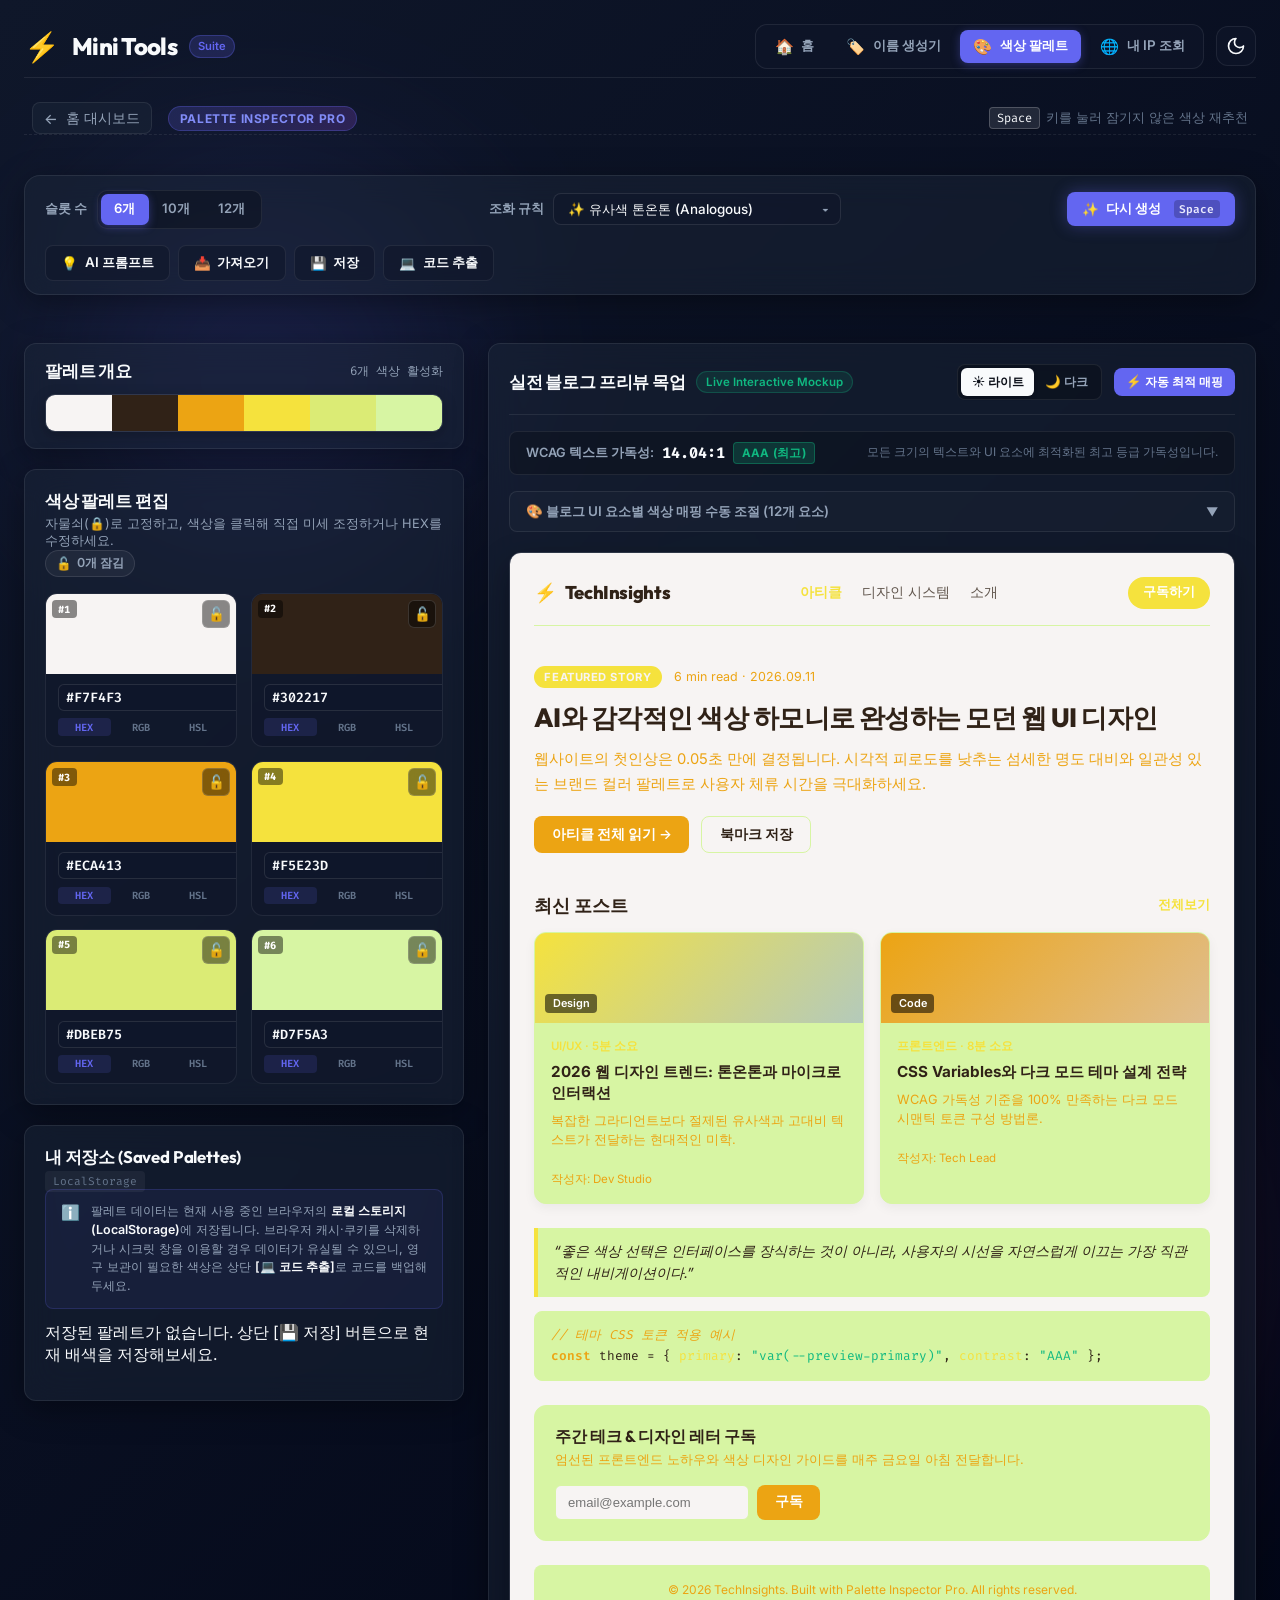
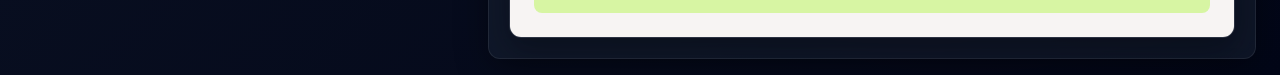
==== commit 07d8e263: "feat: add IP lookup tool and associated styling" ====
--- a/color-palette.html
+++ b/color-palette.html
@@ -45,6 +45,10 @@
             <span class="nav-icon">🎨</span>
             <span class="nav-label">색상 팔레트</span>
           </a>
+          <a href="ip-lookup.html" class="nav-item" id="nav-ip-lookup">
+            <span class="nav-icon">🌐</span>
+            <span class="nav-label">내 IP 조회</span>
+          </a>
         </nav>
         <button id="theme-toggle-btn" class="icon-btn" title="테마 변경 (다크/라이트)" aria-label="테마 변경">
           <svg class="sun-icon" xmlns="http://www.w3.org/2000/svg" width="20" height="20" viewBox="0 0 24 24"
--- a/common.css
+++ b/common.css
@@ -116,15 +116,16 @@
   transition: border-color 0.3s ease, background-color 0.3s ease, box-shadow 0.3s ease;
 }
 
-/* App Layout */
+/* App Layout - Global Unified Container */
 .app-layout {
   display: flex;
   flex-direction: column;
   min-height: 100vh;
-  max-width: 1600px;
+  max-width: 1440px;
   margin: 0 auto;
   padding: 1rem 1.5rem;
   gap: 1.5rem;
+  width: 100%;
 }
 
 /* Header Styles */
